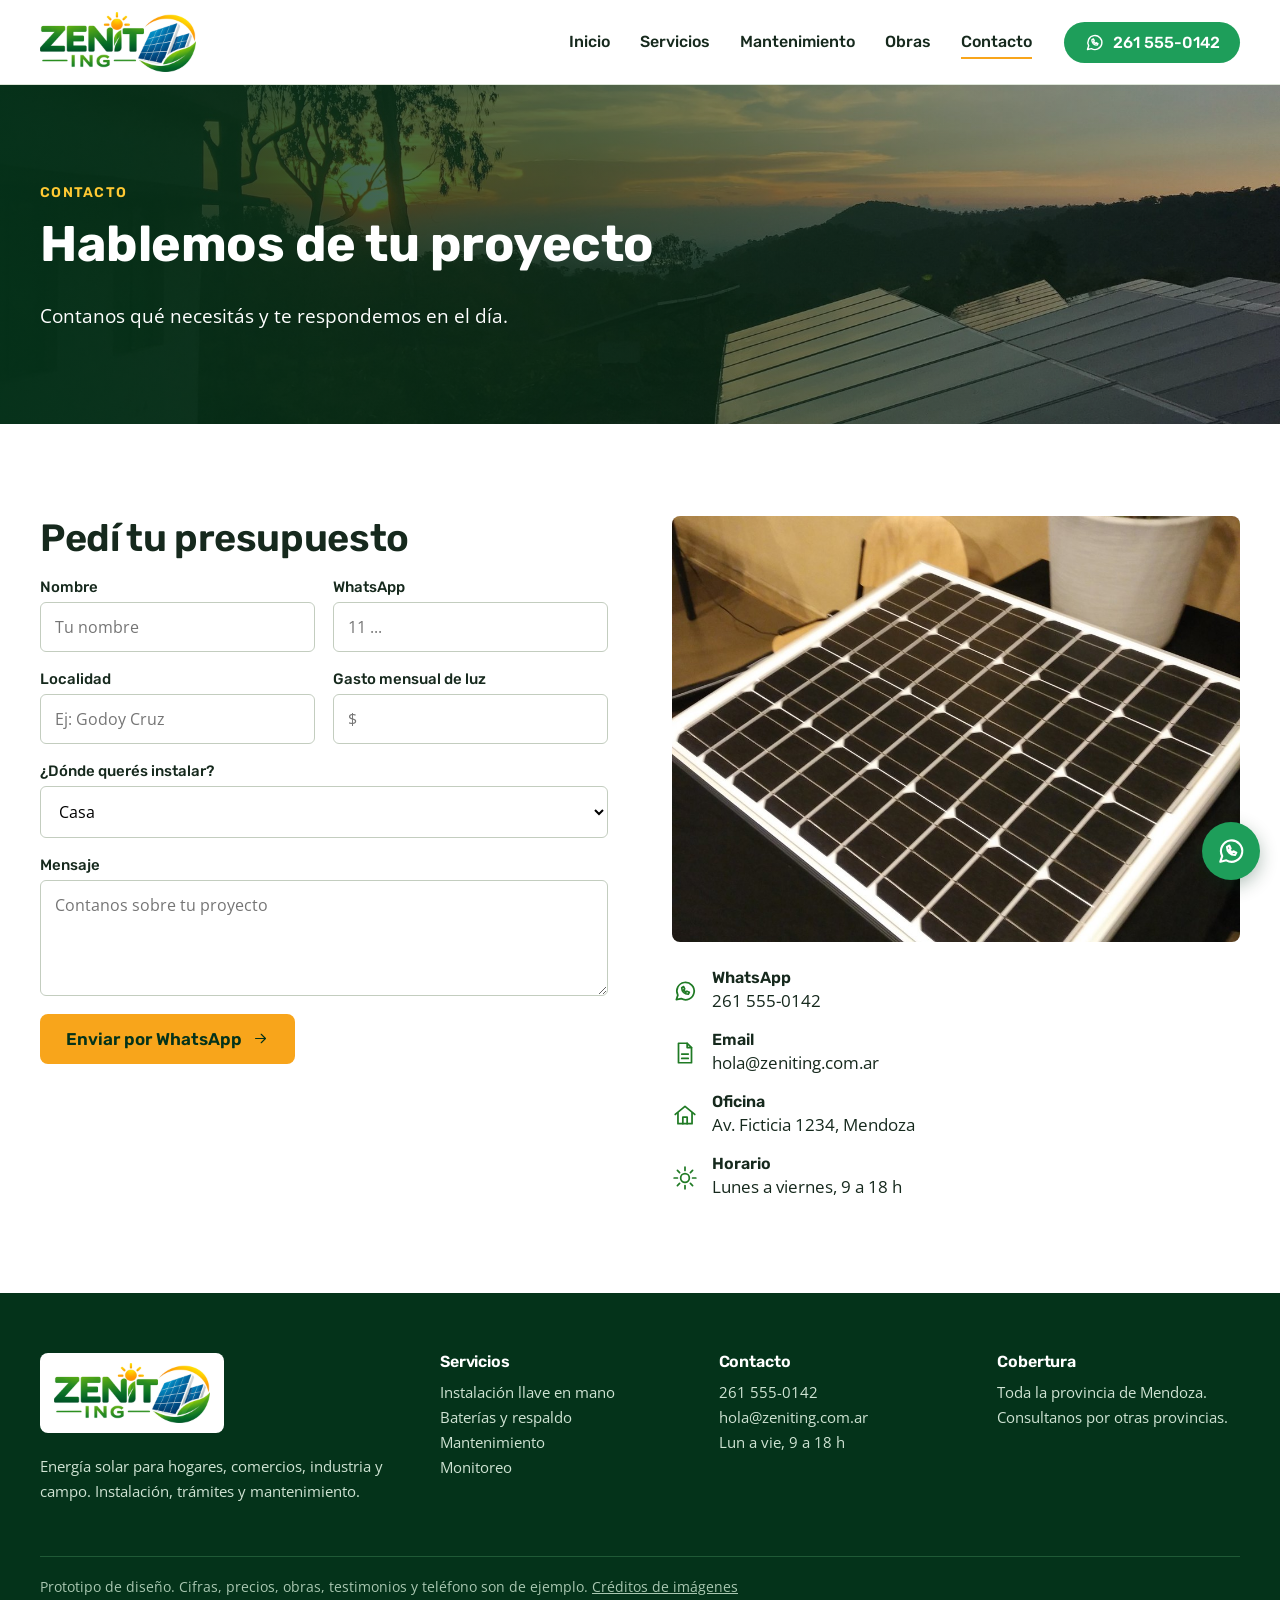
==== contacto.html @ 12fa01ae "Aplicar marca y colores de Zenit Ing Co-Authored-By: Claude Opus 5.5 <noreply@anthropic.com>" ====
<!doctype html>
<html lang="es-AR">
  <head>
    <meta charset="utf-8">
    <meta name="viewport" content="width=device-width, initial-scale=1">
    <title>Contacto · Zenit Ing</title>
    <meta name="description" content="Pedí tu presupuesto de energía solar.">
    <link rel="preconnect" href="https://fonts.googleapis.com">
    <link rel="stylesheet" href="https://fonts.googleapis.com/css2?family=Open+Sans:wght@400;600&family=Rubik:wght@500;600;700&display=swap">
    <link rel="icon" type="image/png" href="img/favicon.png">
    <link rel="stylesheet" href="css/styles.css">
    <script src="js/main.js" defer></script>
  </head>
  <body>
    <!-- Encabezado -->
    <header class="site-header">
      <div class="container header-bar">
        <a class="logo" href="index.html"><img src="img/logo-zenit-ing.png" alt="Zenit Ing" width="156" height="60"></a>
        <nav class="main-nav" id="main-nav" aria-label="Principal">
          <a href="index.html">Inicio</a>
          <a href="servicios.html">Servicios</a>
          <a href="mantenimiento.html">Mantenimiento</a>
          <a href="obras.html">Obras</a>
          <a href="contacto.html" aria-current="page">Contacto</a>
        </nav>
        <a class="btn-whatsapp" href="contacto.html" data-whatsapp aria-label="Escribinos por WhatsApp"><svg viewBox="0 0 24 24" fill="none" stroke="currentColor" stroke-width="1.6" stroke-linecap="round" stroke-linejoin="round" aria-hidden="true"><path d="M4 20l1.4-4.2A8 8 0 1 1 8.5 19z"/><path d="M9 9c0 3.5 2.5 6 6 6l1-1.8-2.2-1-.9.8c-1-.4-1.6-1-2-2l.8-.9-1-2.2z"/></svg>261 555-0142</a>
        <button class="nav-toggle" type="button" aria-label="Abrir menú" aria-expanded="false" aria-controls="main-nav"><svg viewBox="0 0 24 24" fill="none" stroke="currentColor" stroke-width="1.6" stroke-linecap="round" stroke-linejoin="round" aria-hidden="true"><path d="M4 7h16M4 12h16M4 17h16"/></svg></button>
      </div>
    </header>
    <main>
      <!-- Portada -->
      <section class="page-hero">
        <img class="cover-image" src="imagenes-free/39-atardecer-sierras-1920x1387.jpg" alt="">
        <div class="container">
          <span class="eyebrow">Contacto</span>
          <h1>Hablemos de tu proyecto</h1>
          <p>Contanos qué necesitás y te respondemos en el día.</p>
        </div>
      </section>
      <!-- Formulario y datos -->
      <section class="section">
        <div class="container split split--start">
          <form class="contact-form" novalidate>
            <h2>Pedí tu presupuesto</h2>
            <div class="form-grid">
              <label class="field">
                Nombre
                <input name="nombre" autocomplete="name" placeholder="Tu nombre" required>
                <span class="field-error" hidden></span>
              </label>
              <label class="field">
                WhatsApp
                <input name="whatsapp" type="tel" autocomplete="tel" placeholder="11 ..." required>
                <span class="field-error" hidden></span>
              </label>
              <label class="field">
                Localidad
                <input name="localidad" autocomplete="address-level2" placeholder="Ej: Godoy Cruz" required>
                <span class="field-error" hidden></span>
              </label>
              <label class="field">
                Gasto mensual de luz
                <input name="gasto" inputmode="numeric" placeholder="$">
                <span class="field-error" hidden></span>
              </label>
            </div>
            <label class="field">
              ¿Dónde querés instalar?
              <select name="tipo">
                <option>Casa</option>
                <option>Comercio</option>
                <option>Industria</option>
                <option>Campo</option>
                <option>Mantenimiento de un sistema existente</option>
              </select>
              <span class="field-error" hidden></span>
            </label>
            <label class="field">
              Mensaje
              <textarea name="mensaje" rows="4" placeholder="Contanos sobre tu proyecto"></textarea>
              <span class="field-error" hidden></span>
            </label>
            <button class="btn" type="submit">Enviar por WhatsApp <svg viewBox="0 0 24 24" fill="none" stroke="currentColor" stroke-width="1.6" stroke-linecap="round" stroke-linejoin="round" aria-hidden="true"><path d="M5 12h14"/><path d="m13 6 6 6-6 6"/></svg></button>
            <p class="form-status" role="status" hidden></p>
          </form>
          <aside class="contact-aside">
            <img class="photo" src="imagenes-free/36-modulo-estudio-1000x1000.jpg" alt="Módulo solar" loading="lazy">
            <ul class="contact-list">
              <li><svg viewBox="0 0 24 24" fill="none" stroke="currentColor" stroke-width="1.6" stroke-linecap="round" stroke-linejoin="round" aria-hidden="true"><path d="M4 20l1.4-4.2A8 8 0 1 1 8.5 19z"/><path d="M9 9c0 3.5 2.5 6 6 6l1-1.8-2.2-1-.9.8c-1-.4-1.6-1-2-2l.8-.9-1-2.2z"/></svg><span><b>WhatsApp</b>261 555-0142</span></li>
              <li><svg viewBox="0 0 24 24" fill="none" stroke="currentColor" stroke-width="1.6" stroke-linecap="round" stroke-linejoin="round" aria-hidden="true"><path d="M6 3h8l4 4v14H6z"/><path d="M14 3v4h4"/><path d="M9 13h6M9 17h6"/></svg><span><b>Email</b>hola@zeniting.com.ar</span></li>
              <li><svg viewBox="0 0 24 24" fill="none" stroke="currentColor" stroke-width="1.6" stroke-linecap="round" stroke-linejoin="round" aria-hidden="true"><path d="M3 11.5 12 4l9 7.5"/><path d="M5.5 10v10h13V10"/><path d="M10 20v-6h4v6"/></svg><span><b>Oficina</b>Av. Ficticia 1234, Mendoza</span></li>
              <li><svg viewBox="0 0 24 24" fill="none" stroke="currentColor" stroke-width="1.6" stroke-linecap="round" stroke-linejoin="round" aria-hidden="true"><circle cx="12" cy="12" r="4"/><path d="M12 2v3M12 19v3M2 12h3M19 12h3M5 5l2 2M17 17l2 2M5 19l2-2M17 7l2-2"/></svg><span><b>Horario</b>Lunes a viernes, 9 a 18 h</span></li>
            </ul>
          </aside>
        </div>
      </section>
    </main>
    <!-- Pie de página -->
    <footer class="site-footer">
      <div class="container footer-grid">
        <div>
          <a class="logo logo--light" href="index.html"><img src="img/logo-zenit-ing.png" alt="Zenit Ing" width="156" height="60"></a>
          <p>Energía solar para hogares, comercios, industria y campo. Instalación, trámites y mantenimiento.</p>
        </div>
        <div>
          <h4>Servicios</h4>
          <p>Instalación llave en mano<br>Baterías y respaldo<br>Mantenimiento<br>Monitoreo</p>
        </div>
        <div>
          <h4>Contacto</h4>
          <p>261 555-0142<br>hola@zeniting.com.ar<br>Lun a vie, 9 a 18 h</p>
        </div>
        <div>
          <h4>Cobertura</h4>
          <p>Toda la provincia de Mendoza.<br>Consultanos por otras provincias.</p>
        </div>
      </div>
      <div class="container footer-legal">
        Prototipo de diseño. Cifras, precios, obras, testimonios y teléfono son de ejemplo. <a href="creditos.html">Créditos de imágenes</a>
      </div>
    </footer>
    <a class="whatsapp-float" href="contacto.html" data-whatsapp aria-label="Escribinos por WhatsApp"><svg viewBox="0 0 24 24" fill="none" stroke="currentColor" stroke-width="1.6" stroke-linecap="round" stroke-linejoin="round" aria-hidden="true"><path d="M4 20l1.4-4.2A8 8 0 1 1 8.5 19z"/><path d="M9 9c0 3.5 2.5 6 6 6l1-1.8-2.2-1-.9.8c-1-.4-1.6-1-2-2l.8-.9-1-2.2z"/></svg></a>
  </body>
</html>
---- css/styles.css ----
/* ==========================================================================
   Zenit Ing - hoja de estilos

   1. Variables y base
   2. Componentes generales (botones, listas, títulos)
   3. Encabezado y navegación
   4. Portadas (inicio y páginas internas)
   5. Secciones del inicio
   6. Servicios
   7. Mantenimiento
   8. Obras
   9. Contacto
   10. Llamado a la acción y pie de página
   11. Responsive
   ========================================================================== */

/* 1. Variables y base
   ========================================================================== */

:root {
  --green-deep: #04331a;
  --green-dark: #0b5a2a;
  --sun: #f8a51b;
  --sun-light: #ffc933;
  --green: #1f7a24;
  --blue: #0a5a94;
  --ink: #16291d;
  --muted: #55665b;
  --sand: #f2f6ee;
  --line: #dde5d8;
  --white: #fff;
  --error: #b3261e;
  --whatsapp: #1e9e5a;

  --radius: 8px;
  --header-height: 84px;
  --font-title: Rubik, system-ui, sans-serif;
  --font-body: "Open Sans", system-ui, sans-serif;
}

* {
  box-sizing: border-box;
}

html {
  -webkit-text-size-adjust: 100%;
  scroll-behavior: smooth;
  scroll-padding-top: calc(var(--header-height) + 16px);
}

body {
  margin: 0;
  background: var(--white);
  color: var(--ink);
  font: 400 17px/1.65 var(--font-body);
}

h1,
h2,
h3,
h4 {
  margin: 0 0 0.55em;
  font-family: var(--font-title);
  font-weight: 600;
  line-height: 1.16;
  letter-spacing: -0.01em;
}

h1 { font-size: 60px; font-weight: 700; }
h2 { font-size: 38px; }
h3 { font-size: 21px; }

p {
  margin: 0 0 1em;
}

a {
  color: inherit;
  text-decoration: none;
}

img {
  display: block;
  width: 100%;
  height: 100%;
  object-fit: cover;
}

svg {
  flex: none;
  width: 1em;
  height: 1em;
}

:focus-visible {
  outline: 3px solid var(--sun);
  outline-offset: 2px;
}

.container {
  width: min(1200px, 100% - 48px);
  margin-inline: auto;
}

.container--narrow {
  max-width: 780px;
}

/* 2. Componentes generales
   ========================================================================== */

.section {
  padding: 92px 0;
}

.section--sand {
  background: var(--sand);
}

.section--dark {
  padding: 92px 0;
  background: var(--green-deep);
  color: var(--white);
}

.section--dark p {
  color: #dcebdf;
}

.section--center {
  text-align: center;
}

.section--center .container--narrow {
  margin-bottom: 46px;
}

.section-title {
  margin-bottom: 44px;
  text-align: center;
}

.section-head {
  display: flex;
  justify-content: space-between;
  align-items: baseline;
  gap: 20px;
  margin-bottom: 34px;
}

.section-head h2 {
  margin: 0;
}

.section-head a {
  display: inline-flex;
  align-items: center;
  gap: 8px;
  color: var(--blue);
  font: 500 17px var(--font-title);
}

.lead {
  color: var(--muted);
  font-size: 19px;
}

.eyebrow {
  display: inline-block;
  margin-bottom: 14px;
  color: var(--sun-light);
  font: 600 14px var(--font-title);
  letter-spacing: 0.09em;
  text-transform: uppercase;
}

.eyebrow--dark {
  color: var(--green);
}

.btn {
  display: inline-flex;
  align-items: center;
  gap: 10px;
  padding: 15px 26px;
  border: 0;
  border-radius: var(--radius);
  background: var(--sun);
  color: var(--green-deep);
  font: 600 17px var(--font-title);
  cursor: pointer;
  transition: background 0.15s;
}

.btn:hover {
  background: var(--sun-light);
}

.btn--ghost {
  background: transparent;
  box-shadow: inset 0 0 0 2px var(--white);
  color: var(--white);
}

.btn--ghost:hover {
  background: rgba(255, 255, 255, 0.14);
}

.btn--outline {
  background: transparent;
  box-shadow: inset 0 0 0 2px var(--green-deep);
}

.button-row {
  display: flex;
  flex-wrap: wrap;
  gap: 14px;
  margin-top: 30px;
}

.photo {
  height: auto;
  aspect-ratio: 4 / 3;
  border-radius: var(--radius);
}

.photo--tall {
  aspect-ratio: 4 / 5;
}

.split {
  display: grid;
  grid-template-columns: 1fr 1fr;
  gap: 64px;
  align-items: center;
}

.split--start {
  align-items: start;
}

.checklist {
  margin: 0 0 26px;
  padding: 0;
  list-style: none;
}

.checklist li {
  display: flex;
  align-items: flex-start;
  gap: 11px;
  margin-bottom: 9px;
}

.checklist svg {
  margin-top: 3px;
  color: #e8920c;
  font-size: 22px;
  stroke-width: 2.4;
}

.section--dark .checklist svg {
  color: var(--sun-light);
}

.cards {
  display: grid;
  grid-template-columns: repeat(4, 1fr);
  gap: 24px;
}

.card {
  overflow: hidden;
  border-radius: var(--radius);
  background: var(--white);
  box-shadow: 0 0 0 1px var(--line);
}

.card img {
  height: 200px;
}

.card-body {
  padding: 20px 22px 8px;
}

.card p {
  color: var(--muted);
  font-size: 16px;
}

/* Foto con pie superpuesto: se usa en Obras recientes y en la grilla de Obras */
.project {
  position: relative;
  margin: 0;
  overflow: hidden;
  border-radius: var(--radius);
}

.project figcaption {
  position: absolute;
  inset: auto 0 0;
  display: flex;
  justify-content: space-between;
  gap: 12px;
  padding: 44px 18px 15px;
  background: linear-gradient(transparent, rgba(4, 51, 26, 0.86));
  color: var(--white);
  font-size: 15px;
}

.project figcaption b {
  font: 500 17px var(--font-title);
}

.project figcaption span {
  color: var(--sun-light);
  white-space: nowrap;
}

/* 3. Encabezado y navegación
   ========================================================================== */

.site-header {
  position: sticky;
  top: 0;
  z-index: 50;
  background: var(--white);
  border-bottom: 1px solid var(--line);
}

.header-bar {
  display: flex;
  align-items: center;
  gap: 32px;
  height: var(--header-height);
}

.logo {
  flex: none;
}

.logo img {
  width: auto;
  height: 60px;
}

/* El logo tiene letras oscuras: sobre fondo oscuro va en una placa blanca */
.logo--light {
  display: inline-block;
  padding: 10px 14px;
  border-radius: var(--radius);
  background: var(--white);
}

.main-nav {
  display: flex;
  gap: 30px;
  margin-left: auto;
  font: 500 16px var(--font-title);
}

.main-nav a {
  padding: 6px 0;
  border-bottom: 2px solid transparent;
}

.main-nav a:hover,
.main-nav a[aria-current="page"] {
  border-color: var(--sun);
}

.btn-whatsapp {
  display: inline-flex;
  align-items: center;
  gap: 8px;
  padding: 10px 20px;
  border-radius: 99px;
  background: var(--whatsapp);
  color: var(--white);
  font: 500 16px var(--font-title);
  white-space: nowrap;
}

.btn-whatsapp svg {
  font-size: 21px;
}

/* El botón del menú solo se muestra en pantallas chicas (ver Responsive) */
.nav-toggle {
  display: none;
  place-items: center;
  width: 44px;
  height: 44px;
  padding: 0;
  border: 0;
  border-radius: var(--radius);
  background: transparent;
  color: var(--green-deep);
  font-size: 30px;
  cursor: pointer;
}

.whatsapp-float {
  position: fixed;
  right: 20px;
  bottom: 20px;
  z-index: 40;
  display: grid;
  place-items: center;
  width: 58px;
  height: 58px;
  border-radius: 50%;
  background: var(--whatsapp);
  box-shadow: 0 6px 18px rgba(4, 51, 26, 0.3);
  color: var(--white);
  font-size: 32px;
}

/* 4. Portadas
   La imagen de fondo es un <img class="cover-image"> y el degradado va en
   ::before, así cada portada solo cambia la foto en el HTML.
   ========================================================================== */

.hero,
.page-hero,
.cta {
  position: relative;
  overflow: hidden;
  color: var(--white);
}

.hero::before,
.page-hero::before,
.cta::before {
  content: "";
  position: absolute;
  inset: 0;
  z-index: 1;
  background: linear-gradient(90deg, rgba(4, 51, 26, 0.92) 0%, rgba(4, 51, 26, 0.64) 45%, rgba(4, 51, 26, 0.1) 100%);
}

.cover-image {
  position: absolute;
  inset: 0;
}

.hero .container,
.page-hero .container,
.cta .container {
  position: relative;
  z-index: 2;
}

.hero {
  padding: 130px 0 140px;
}

.hero h1 {
  max-width: 680px;
}

.hero p {
  max-width: 540px;
  font-size: 20px;
}

.page-hero {
  padding: 92px 0;
}

.page-hero h1 {
  max-width: 700px;
  font-size: 50px;
}

.page-hero p {
  max-width: 520px;
  margin: 0;
  font-size: 19px;
}

/* 5. Secciones del inicio
   ========================================================================== */

.stats {
  padding: 36px 0;
  background: var(--green-deep);
  color: var(--white);
}

.stats-grid {
  display: grid;
  grid-template-columns: repeat(4, 1fr);
  gap: 24px;
}

.stats-grid b {
  display: block;
  color: var(--sun-light);
  font: 600 36px var(--font-title);
}

.stats-grid span {
  color: #cfe3d3;
  font-size: 16px;
}

.tiles {
  display: grid;
  grid-template-columns: repeat(8, minmax(0, 1fr));
  gap: 16px;
}

.tile {
  display: flex;
  flex-direction: column;
  align-items: center;
  gap: 12px;
  color: var(--green-dark);
  font: 500 16px var(--font-title);
}

.tile span {
  display: grid;
  place-items: center;
  width: 100%;
  aspect-ratio: 1;
  border-radius: 6px;
  background: var(--green-deep);
  color: var(--sun-light);
  font-size: 52px;
  transition: background 0.15s;
}

.tile:hover span {
  background: var(--green-dark);
}

.steps {
  margin: 22px 0 0;
  padding: 0;
  list-style: none;
  counter-reset: step;
}

.steps li {
  position: relative;
  padding: 0 0 22px 62px;
  counter-increment: step;
}

.steps li::before {
  content: counter(step);
  position: absolute;
  top: 0;
  left: 0;
  display: grid;
  place-items: center;
  width: 42px;
  height: 42px;
  border-radius: 50%;
  background: var(--sun);
  color: var(--green-deep);
  font: 600 19px var(--font-title);
}

.steps b {
  display: block;
  font: 600 19px var(--font-title);
}

.steps span {
  color: var(--muted);
}

.gallery {
  display: grid;
  grid-template-columns: repeat(3, 1fr);
  gap: 20px;
}

.gallery .project {
  height: 280px;
}

.testimonials {
  display: grid;
  grid-template-columns: repeat(3, 1fr);
  gap: 24px;
}

.testimonial {
  margin: 0;
  padding: 28px;
  border-top: 4px solid var(--sun);
  border-radius: var(--radius);
  background: var(--white);
}

.testimonial footer b {
  display: block;
  font: 600 17px var(--font-title);
}

.testimonial footer span {
  color: var(--muted);
  font-size: 15px;
}

/* 6. Servicios
   ========================================================================== */

.service-list {
  display: grid;
  gap: 80px;
}

.service {
  display: grid;
  grid-template-columns: 1fr 1fr;
  gap: 64px;
  align-items: center;
}

.service--reverse img {
  order: 2;
}

.service p {
  color: var(--muted);
}

.service-icon {
  display: grid;
  place-items: center;
  width: 58px;
  height: 58px;
  margin-bottom: 18px;
  border-radius: 6px;
  background: var(--green-deep);
  color: var(--sun-light);
  font-size: 33px;
}

/* 7. Mantenimiento
   ========================================================================== */

.plans {
  display: grid;
  grid-template-columns: repeat(3, 1fr);
  gap: 24px;
  align-items: stretch;
}

.plan {
  position: relative;
  display: flex;
  flex-direction: column;
  padding: 34px 30px;
  border-radius: var(--radius);
  background: var(--white);
  box-shadow: 0 0 0 1px var(--line);
}

.plan--featured {
  box-shadow: 0 0 0 3px var(--sun);
}

.plan h3 {
  margin: 0;
  font-size: 26px;
}

.plan small {
  color: var(--muted);
  font-size: 15px;
}

.plan .checklist {
  flex: 1;
}

.plan .btn {
  justify-content: center;
}

.plan-price {
  margin: 18px 0 20px;
  font: 600 36px var(--font-title);
}

.plan-price span {
  display: block;
  color: var(--muted);
  font: 400 15px var(--font-body);
}

.faq details {
  padding: 16px 0;
  border-bottom: 1px solid var(--line);
}

.faq summary {
  font: 500 18px var(--font-title);
  cursor: pointer;
}

.faq details p {
  margin: 8px 0 0;
  color: var(--muted);
}

/* 8. Obras
   ========================================================================== */

.filters {
  display: flex;
  flex-wrap: wrap;
  gap: 10px;
  margin-bottom: 30px;
}

.filter {
  padding: 8px 18px;
  border: 0;
  border-radius: 99px;
  background: transparent;
  box-shadow: inset 0 0 0 1px var(--line);
  color: var(--ink);
  font: 500 15px var(--font-title);
  cursor: pointer;
}

.filter[aria-pressed="true"] {
  background: var(--green-deep);
  color: var(--white);
}

/* dense rellena los huecos que dejan las fotos grandes al filtrar */
.projects {
  display: grid;
  grid-template-columns: repeat(3, 1fr);
  grid-auto-rows: 270px;
  grid-auto-flow: dense;
  gap: 20px;
}

.project--wide {
  grid-column: span 2;
}

.project--tall {
  grid-row: span 2;
}

.values {
  display: grid;
  grid-template-columns: repeat(3, 1fr);
  gap: 18px;
  margin-top: 26px;
}

.values b {
  display: block;
  color: var(--sun-light);
  font: 600 24px var(--font-title);
}

.values span {
  display: block;
  color: #cfe3d3;
  font-size: 15px;
  line-height: 1.4;
}

/* 9. Contacto
   ========================================================================== */

.contact-form {
  display: grid;
  gap: 18px;
}

.contact-form h2 {
  margin: 0;
}

.contact-form .btn {
  justify-self: start;
}

.form-grid {
  display: grid;
  grid-template-columns: 1fr 1fr;
  gap: 18px;
}

.field {
  display: grid;
  gap: 6px;
  font: 500 15px var(--font-title);
}

.field input,
.field select,
.field textarea {
  width: 100%;
  padding: 13px 14px;
  border: 1px solid #c3cdbf;
  border-radius: 6px;
  background: var(--white);
  font: 400 16px var(--font-body);
}

.field [aria-invalid="true"] {
  border-color: var(--error);
}

.field-error {
  color: var(--error);
  font: 400 14px var(--font-body);
}

.form-status {
  margin: 0;
  color: var(--green);
  font-weight: 600;
}

.contact-aside {
  display: grid;
  gap: 26px;
}

.contact-list {
  display: grid;
  gap: 15px;
  margin: 0;
  padding: 0;
  list-style: none;
}

.contact-list li {
  display: flex;
  align-items: center;
  gap: 14px;
}

.contact-list svg {
  color: var(--green);
  font-size: 26px;
}

.contact-list b {
  display: block;
  font: 600 16px var(--font-title);
}

/* 10. Llamado a la acción y pie de página
   ========================================================================== */

.cta {
  padding: 74px 0;
}

.cta .container {
  display: flex;
  justify-content: space-between;
  align-items: center;
  gap: 36px;
}

.cta h2 {
  margin-bottom: 0.3em;
}

.cta p {
  max-width: 600px;
  margin: 0;
}

.site-footer {
  padding: 60px 0 26px;
  background: var(--green-deep);
  color: #cfe3d3;
  font-size: 15px;
}

.site-footer h4 {
  color: var(--white);
  font-size: 16px;
}

.site-footer .logo {
  margin-bottom: 14px;
}

.footer-grid {
  display: grid;
  grid-template-columns: 1.5fr 1fr 1fr 1fr;
  gap: 36px;
}

.footer-legal {
  margin-top: 38px;
  padding-top: 18px;
  border-top: 1px solid #1f5a36;
  color: #a9c7b1;
  font-size: 14px;
}

.footer-legal a {
  color: inherit;
  text-decoration: underline;
}

.credits-note {
  max-width: 760px;
  margin: 0 auto 32px;
  color: var(--muted);
  text-align: center;
}

.credits-scroll {
  overflow-x: auto;
}

.credits-table {
  width: 100%;
  min-width: 640px;
  border-collapse: collapse;
  font-size: 15px;
}

.credits-table th,
.credits-table td {
  padding: 10px 12px;
  border-bottom: 1px solid rgba(0, 0, 0, .1);
  text-align: left;
  vertical-align: top;
  overflow-wrap: anywhere;
}

.credits-table a {
  text-decoration: underline;
}

/* 11. Responsive
   ========================================================================== */

/* Tablet: el menú pasa a desplegable */
@media (max-width: 1000px) {
  .nav-toggle {
    display: grid;
  }

  .btn-whatsapp {
    margin-left: auto;
  }

  .main-nav {
    position: absolute;
    top: 100%;
    left: 0;
    right: 0;
    display: none;
    flex-direction: column;
    gap: 0;
    margin: 0;
    padding: 8px 24px 16px;
    background: var(--white);
    border-bottom: 1px solid var(--line);
    box-shadow: 0 10px 20px rgba(4, 51, 26, 0.12);
  }

  .main-nav.is-open {
    display: flex;
  }

  .main-nav a {
    padding: 12px 0;
    border-bottom: 1px solid var(--line);
  }

  .main-nav a[aria-current="page"] {
    border-color: var(--line);
    color: var(--green);
  }

  .tiles {
    grid-template-columns: repeat(4, minmax(0, 1fr));
  }

  .cards,
  .gallery,
  .projects,
  .testimonials,
  .plans,
  .footer-grid {
    grid-template-columns: repeat(2, 1fr);
  }

  .split,
  .service {
    grid-template-columns: 1fr;
    gap: 34px;
  }

  .service--reverse img {
    order: 0;
  }
}

/* Celular */
@media (max-width: 640px) {
  :root {
    --header-height: 68px;
  }

  body {
    font-size: 16px;
  }

  .container {
    width: calc(100% - 32px);
  }

  h1,
  .page-hero h1 {
    font-size: 36px;
  }

  h2 {
    font-size: 29px;
  }

  .header-bar {
    gap: 8px;
  }

  .logo img {
    height: 46px;
  }

  /* En celular el número no entra: queda solo el ícono */
  .btn-whatsapp {
    padding: 9px;
    font-size: 0;
  }

  /* El texto ocupa todo el ancho, así que el fondo se oscurece parejo */
  .hero::before,
  .page-hero::before,
  .cta::before {
    background: rgba(4, 51, 26, 0.68);
  }

  .hero {
    padding: 70px 0 76px;
  }

  .hero p,
  .page-hero p {
    font-size: 17px;
  }

  .page-hero {
    padding: 60px 0;
  }

  .section,
  .section--dark {
    padding: 60px 0;
  }

  .btn {
    padding: 14px 20px;
    font-size: 16px;
  }

  .stats-grid {
    grid-template-columns: 1fr 1fr;
  }

  .stats-grid b {
    font-size: 27px;
  }

  .tiles {
    gap: 8px;
  }

  .tile {
    font-size: 11.5px;
  }

  .tile span {
    font-size: 34px;
  }

  .cards,
  .gallery,
  .projects,
  .testimonials,
  .plans,
  .form-grid,
  .values,
  .footer-grid {
    grid-template-columns: 1fr;
  }

  .projects {
    grid-auto-rows: 230px;
  }

  .project--wide {
    grid-column: auto;
  }

  .project--tall {
    grid-row: auto;
  }

  .section-head {
    flex-direction: column;
    gap: 8px;
  }

  .cta .container {
    flex-direction: column;
    align-items: flex-start;
  }

  .service-list {
    gap: 54px;
  }
}

@media (prefers-reduced-motion: reduce) {
  html {
    scroll-behavior: auto;
  }

  .btn,
  .tile span {
    transition: none;
  }
}
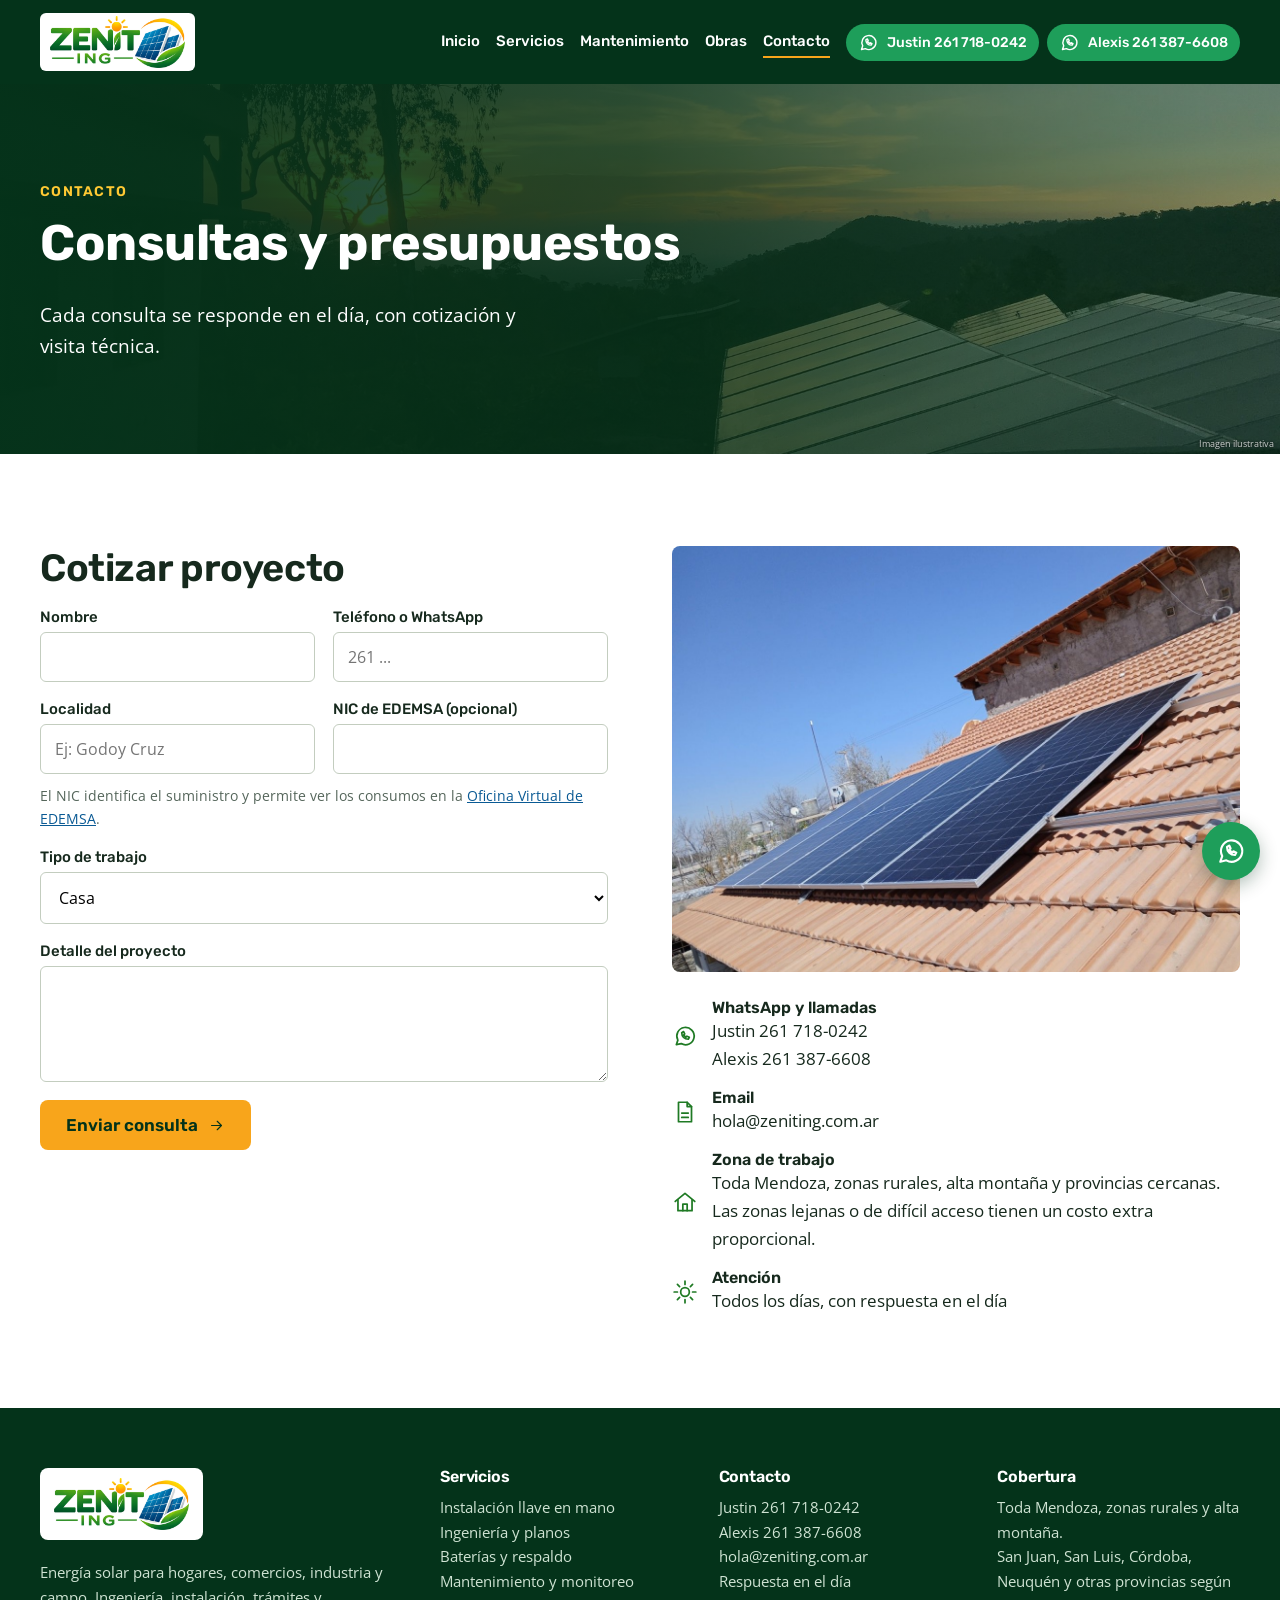
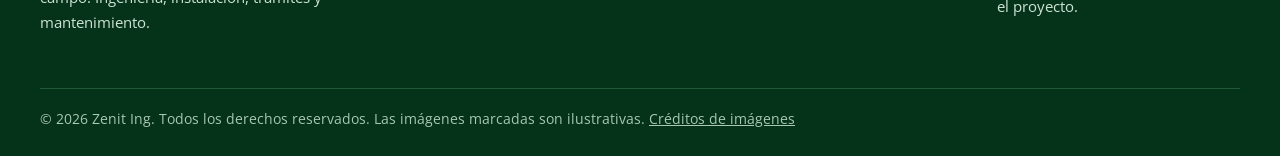
==== commit 591821a7: "Publicar versión final del sitio de Zenit Ing Reemplaza los datos de ejemplo por la información real" ====
--- a/contacto.html
+++ b/contacto.html
@@ -4,7 +4,7 @@
     <meta charset="utf-8">
     <meta name="viewport" content="width=device-width, initial-scale=1">
     <title>Contacto · Zenit Ing</title>
-    <meta name="description" content="Pedí tu presupuesto de energía solar.">
+    <meta name="description" content="Consultas y cotización de proyectos de energía solar.">
     <link rel="preconnect" href="https://fonts.googleapis.com">
     <link rel="stylesheet" href="https://fonts.googleapis.com/css2?family=Open+Sans:wght@400;600&family=Rubik:wght@500;600;700&display=swap">
     <link rel="icon" type="image/png" href="img/favicon.png">
@@ -12,7 +12,6 @@
     <script src="js/main.js" defer></script>
   </head>
   <body>
-    <!-- Encabezado -->
     <header class="site-header">
       <div class="container header-bar">
         <a class="logo" href="index.html"><img src="img/logo-zenit-ing.png" alt="Zenit Ing" width="156" height="60"></a>
@@ -23,34 +22,35 @@
           <a href="obras.html">Obras</a>
           <a href="contacto.html" aria-current="page">Contacto</a>
         </nav>
-        <a class="btn-whatsapp" href="contacto.html" data-whatsapp aria-label="Escribinos por WhatsApp"><svg viewBox="0 0 24 24" fill="none" stroke="currentColor" stroke-width="1.6" stroke-linecap="round" stroke-linejoin="round" aria-hidden="true"><path d="M4 20l1.4-4.2A8 8 0 1 1 8.5 19z"/><path d="M9 9c0 3.5 2.5 6 6 6l1-1.8-2.2-1-.9.8c-1-.4-1.6-1-2-2l.8-.9-1-2.2z"/></svg>261 555-0142</a>
+        <div class="header-contacts">
+          <a class="btn-whatsapp" href="contacto.html" data-whatsapp aria-label="WhatsApp de Justin"><svg viewBox="0 0 24 24" fill="none" stroke="currentColor" stroke-width="1.6" stroke-linecap="round" stroke-linejoin="round" aria-hidden="true"><path d="M4 20l1.4-4.2A8 8 0 1 1 8.5 19z"/><path d="M9 9c0 3.5 2.5 6 6 6l1-1.8-2.2-1-.9.8c-1-.4-1.6-1-2-2l.8-.9-1-2.2z"/></svg>Justin 261 718-0242</a>
+          <a class="btn-whatsapp" href="contacto.html" data-whatsapp="5492613876608" aria-label="WhatsApp de Alexis"><svg viewBox="0 0 24 24" fill="none" stroke="currentColor" stroke-width="1.6" stroke-linecap="round" stroke-linejoin="round" aria-hidden="true"><path d="M4 20l1.4-4.2A8 8 0 1 1 8.5 19z"/><path d="M9 9c0 3.5 2.5 6 6 6l1-1.8-2.2-1-.9.8c-1-.4-1.6-1-2-2l.8-.9-1-2.2z"/></svg>Alexis 261 387-6608</a>
+        </div>
         <button class="nav-toggle" type="button" aria-label="Abrir menú" aria-expanded="false" aria-controls="main-nav"><svg viewBox="0 0 24 24" fill="none" stroke="currentColor" stroke-width="1.6" stroke-linecap="round" stroke-linejoin="round" aria-hidden="true"><path d="M4 7h16M4 12h16M4 17h16"/></svg></button>
       </div>
     </header>
     <main>
-      <!-- Portada -->
       <section class="page-hero">
-        <img class="cover-image" src="imagenes-free/39-atardecer-sierras-1920x1387.jpg" alt="">
+        <img class="cover-image" src="img/ilustrativas/02-atardecer-sierras.jpg" alt=""><small class="img-note">Imagen ilustrativa</small>
         <div class="container">
           <span class="eyebrow">Contacto</span>
-          <h1>Hablemos de tu proyecto</h1>
-          <p>Contanos qué necesitás y te respondemos en el día.</p>
+          <h1>Consultas y presupuestos</h1>
+          <p>Cada consulta se responde en el día, con cotización y visita técnica.</p>
         </div>
       </section>
-      <!-- Formulario y datos -->
       <section class="section">
         <div class="container split split--start">
           <form class="contact-form" novalidate>
-            <h2>Pedí tu presupuesto</h2>
+            <h2>Cotizar proyecto</h2>
             <div class="form-grid">
               <label class="field">
                 Nombre
-                <input name="nombre" autocomplete="name" placeholder="Tu nombre" required>
+                <input name="nombre" autocomplete="name" required>
                 <span class="field-error" hidden></span>
               </label>
               <label class="field">
-                WhatsApp
-                <input name="whatsapp" type="tel" autocomplete="tel" placeholder="11 ..." required>
+                Teléfono o WhatsApp
+                <input name="telefono" type="tel" autocomplete="tel" placeholder="261 ..." required>
                 <span class="field-error" hidden></span>
               </label>
               <label class="field">
@@ -59,66 +59,68 @@
                 <span class="field-error" hidden></span>
               </label>
               <label class="field">
-                Gasto mensual de luz
-                <input name="gasto" inputmode="numeric" placeholder="$">
+                NIC de EDEMSA (opcional)
+                <input name="nic" inputmode="numeric" aria-describedby="nic-ayuda">
                 <span class="field-error" hidden></span>
               </label>
             </div>
+            <p class="field-help" id="nic-ayuda">El NIC identifica el suministro y permite ver los consumos en la <a href="https://oficinavirtual.edemsa.com/iniciar-sesion/nic" target="_blank" rel="noopener">Oficina Virtual de EDEMSA</a>.</p>
             <label class="field">
-              ¿Dónde querés instalar?
-              <select name="tipo">
-                <option>Casa</option>
-                <option>Comercio</option>
-                <option>Industria</option>
-                <option>Campo</option>
-                <option>Mantenimiento de un sistema existente</option>
-              </select>
-              <span class="field-error" hidden></span>
-            </label>
+                Tipo de trabajo
+                <select name="tipo">
+                  <option>Casa</option>
+                  <option>Comercio</option>
+                  <option>Industria</option>
+                  <option>Campo</option>
+                  <option>Mantenimiento de un sistema existente</option>
+                  <option>Relevamiento técnico</option>
+                  <option>Ingeniería o planos</option>
+                </select>
+                <span class="field-error" hidden></span>
+              </label>
             <label class="field">
-              Mensaje
-              <textarea name="mensaje" rows="4" placeholder="Contanos sobre tu proyecto"></textarea>
-              <span class="field-error" hidden></span>
-            </label>
-            <button class="btn" type="submit">Enviar por WhatsApp <svg viewBox="0 0 24 24" fill="none" stroke="currentColor" stroke-width="1.6" stroke-linecap="round" stroke-linejoin="round" aria-hidden="true"><path d="M5 12h14"/><path d="m13 6 6 6-6 6"/></svg></button>
+                Detalle del proyecto
+                <textarea name="mensaje" rows="4"></textarea>
+                <span class="field-error" hidden></span>
+              </label>
+            <button class="btn" type="submit">Enviar consulta <svg viewBox="0 0 24 24" fill="none" stroke="currentColor" stroke-width="1.6" stroke-linecap="round" stroke-linejoin="round" aria-hidden="true"><path d="M5 12h14"/><path d="m13 6 6 6-6 6"/></svg></button>
             <p class="form-status" role="status" hidden></p>
           </form>
           <aside class="contact-aside">
-            <img class="photo" src="imagenes-free/36-modulo-estudio-1000x1000.jpg" alt="Módulo solar" loading="lazy">
+            <span class="media photo"><img src="img/obras/03-techo-tejas.jpg" alt="Paneles solares sobre un techo de tejas" loading="lazy"></span>
             <ul class="contact-list">
-              <li><svg viewBox="0 0 24 24" fill="none" stroke="currentColor" stroke-width="1.6" stroke-linecap="round" stroke-linejoin="round" aria-hidden="true"><path d="M4 20l1.4-4.2A8 8 0 1 1 8.5 19z"/><path d="M9 9c0 3.5 2.5 6 6 6l1-1.8-2.2-1-.9.8c-1-.4-1.6-1-2-2l.8-.9-1-2.2z"/></svg><span><b>WhatsApp</b>261 555-0142</span></li>
+              <li><svg viewBox="0 0 24 24" fill="none" stroke="currentColor" stroke-width="1.6" stroke-linecap="round" stroke-linejoin="round" aria-hidden="true"><path d="M4 20l1.4-4.2A8 8 0 1 1 8.5 19z"/><path d="M9 9c0 3.5 2.5 6 6 6l1-1.8-2.2-1-.9.8c-1-.4-1.6-1-2-2l.8-.9-1-2.2z"/></svg><span><b>WhatsApp y llamadas</b><a href="contacto.html" data-whatsapp>Justin 261 718-0242</a><br><a href="contacto.html" data-whatsapp="5492613876608">Alexis 261 387-6608</a></span></li>
               <li><svg viewBox="0 0 24 24" fill="none" stroke="currentColor" stroke-width="1.6" stroke-linecap="round" stroke-linejoin="round" aria-hidden="true"><path d="M6 3h8l4 4v14H6z"/><path d="M14 3v4h4"/><path d="M9 13h6M9 17h6"/></svg><span><b>Email</b>hola@zeniting.com.ar</span></li>
-              <li><svg viewBox="0 0 24 24" fill="none" stroke="currentColor" stroke-width="1.6" stroke-linecap="round" stroke-linejoin="round" aria-hidden="true"><path d="M3 11.5 12 4l9 7.5"/><path d="M5.5 10v10h13V10"/><path d="M10 20v-6h4v6"/></svg><span><b>Oficina</b>Av. Ficticia 1234, Mendoza</span></li>
-              <li><svg viewBox="0 0 24 24" fill="none" stroke="currentColor" stroke-width="1.6" stroke-linecap="round" stroke-linejoin="round" aria-hidden="true"><circle cx="12" cy="12" r="4"/><path d="M12 2v3M12 19v3M2 12h3M19 12h3M5 5l2 2M17 17l2 2M5 19l2-2M17 7l2-2"/></svg><span><b>Horario</b>Lunes a viernes, 9 a 18 h</span></li>
+              <li><svg viewBox="0 0 24 24" fill="none" stroke="currentColor" stroke-width="1.6" stroke-linecap="round" stroke-linejoin="round" aria-hidden="true"><path d="M3 11.5 12 4l9 7.5"/><path d="M5.5 10v10h13V10"/><path d="M10 20v-6h4v6"/></svg><span><b>Zona de trabajo</b>Toda Mendoza, zonas rurales, alta montaña y provincias cercanas. Las zonas lejanas o de difícil acceso tienen un costo extra proporcional.</span></li>
+              <li><svg viewBox="0 0 24 24" fill="none" stroke="currentColor" stroke-width="1.6" stroke-linecap="round" stroke-linejoin="round" aria-hidden="true"><circle cx="12" cy="12" r="4"/><path d="M12 2v3M12 19v3M2 12h3M19 12h3M5 5l2 2M17 17l2 2M5 19l2-2M17 7l2-2"/></svg><span><b>Atención</b>Todos los días, con respuesta en el día</span></li>
             </ul>
           </aside>
         </div>
       </section>
     </main>
-    <!-- Pie de página -->
     <footer class="site-footer">
       <div class="container footer-grid">
         <div>
           <a class="logo logo--light" href="index.html"><img src="img/logo-zenit-ing.png" alt="Zenit Ing" width="156" height="60"></a>
-          <p>Energía solar para hogares, comercios, industria y campo. Instalación, trámites y mantenimiento.</p>
+          <p>Energía solar para hogares, comercios, industria y campo. Ingeniería, instalación, trámites y mantenimiento.</p>
         </div>
         <div>
           <h4>Servicios</h4>
-          <p>Instalación llave en mano<br>Baterías y respaldo<br>Mantenimiento<br>Monitoreo</p>
+          <p>Instalación llave en mano<br>Ingeniería y planos<br>Baterías y respaldo<br>Mantenimiento y monitoreo</p>
         </div>
         <div>
           <h4>Contacto</h4>
-          <p>261 555-0142<br>hola@zeniting.com.ar<br>Lun a vie, 9 a 18 h</p>
+          <p>Justin 261 718-0242<br>Alexis 261 387-6608<br>hola@zeniting.com.ar<br>Respuesta en el día</p>
         </div>
         <div>
           <h4>Cobertura</h4>
-          <p>Toda la provincia de Mendoza.<br>Consultanos por otras provincias.</p>
+          <p>Toda Mendoza, zonas rurales y alta montaña.<br>San Juan, San Luis, Córdoba, Neuquén y otras provincias según el proyecto.</p>
         </div>
       </div>
       <div class="container footer-legal">
-        Prototipo de diseño. Cifras, precios, obras, testimonios y teléfono son de ejemplo. <a href="creditos.html">Créditos de imágenes</a>
+        © 2026 Zenit Ing. Todos los derechos reservados. Las imágenes marcadas son ilustrativas. <a href="creditos.html">Créditos de imágenes</a>
       </div>
     </footer>
-    <a class="whatsapp-float" href="contacto.html" data-whatsapp aria-label="Escribinos por WhatsApp"><svg viewBox="0 0 24 24" fill="none" stroke="currentColor" stroke-width="1.6" stroke-linecap="round" stroke-linejoin="round" aria-hidden="true"><path d="M4 20l1.4-4.2A8 8 0 1 1 8.5 19z"/><path d="M9 9c0 3.5 2.5 6 6 6l1-1.8-2.2-1-.9.8c-1-.4-1.6-1-2-2l.8-.9-1-2.2z"/></svg></a>
+    <a class="whatsapp-float" href="contacto.html" data-whatsapp aria-label="Consultar por WhatsApp"><svg viewBox="0 0 24 24" fill="none" stroke="currentColor" stroke-width="1.6" stroke-linecap="round" stroke-linejoin="round" aria-hidden="true"><path d="M4 20l1.4-4.2A8 8 0 1 1 8.5 19z"/><path d="M9 9c0 3.5 2.5 6 6 6l1-1.8-2.2-1-.9.8c-1-.4-1.6-1-2-2l.8-.9-1-2.2z"/></svg></a>
   </body>
 </html>
--- a/css/styles.css
+++ b/css/styles.css
@@ -318,6 +318,38 @@
   white-space: nowrap;
 }
 
+/* Foto con aviso: .media envuelve la imagen para poder apoyar las notas encima */
+.media {
+  position: relative;
+  display: block;
+  overflow: hidden;
+}
+
+.media.photo {
+  border-radius: var(--radius);
+}
+
+.card .media {
+  height: 200px;
+}
+
+/* Aviso "Imagen ilustrativa": chico y discreto a propósito */
+.img-note {
+  position: absolute;
+  right: 6px;
+  bottom: 4px;
+  z-index: 2;
+  color: rgba(255, 255, 255, 0.78);
+  font: 400 9px/1.2 var(--font-body);
+  text-shadow: 0 0 3px rgba(0, 0, 0, 0.9);
+  pointer-events: none;
+}
+
+.project .img-note {
+  top: 5px;
+  bottom: auto;
+}
+
 /* 3. Encabezado y navegación
    ========================================================================== */
 
@@ -325,8 +357,7 @@
   position: sticky;
   top: 0;
   z-index: 50;
-  background: var(--white);
-  border-bottom: 1px solid var(--line);
+  background: var(--green-deep);
 }
 
 .header-bar {
@@ -342,7 +373,14 @@
 
 .logo img {
   width: auto;
-  height: 60px;
+  height: 52px;
+}
+
+/* El encabezado es verde y el logo tiene fondo blanco: va sobre una placa */
+.site-header .logo {
+  padding: 3px 10px;
+  border-radius: 6px;
+  background: var(--white);
 }
 
 /* El logo tiene letras oscuras: sobre fondo oscuro va en una placa blanca */
@@ -357,6 +395,7 @@
   display: flex;
   gap: 30px;
   margin-left: auto;
+  color: var(--white);
   font: 500 16px var(--font-title);
 }
 
@@ -382,6 +421,11 @@
   white-space: nowrap;
 }
 
+.header-contacts {
+  display: flex;
+  gap: 8px;
+}
+
 .btn-whatsapp svg {
   font-size: 21px;
 }
@@ -396,7 +440,7 @@
   border: 0;
   border-radius: var(--radius);
   background: transparent;
-  color: var(--green-deep);
+  color: var(--white);
   font-size: 30px;
   cursor: pointer;
 }
@@ -437,7 +481,7 @@
   position: absolute;
   inset: 0;
   z-index: 1;
-  background: linear-gradient(90deg, rgba(4, 51, 26, 0.92) 0%, rgba(4, 51, 26, 0.64) 45%, rgba(4, 51, 26, 0.1) 100%);
+  background: linear-gradient(90deg, rgba(4, 51, 26, 0.96) 0%, rgba(4, 51, 26, 0.8) 50%, rgba(11, 90, 42, 0.32) 100%);
 }
 
 .cover-image {
@@ -574,40 +618,6 @@
   color: var(--muted);
 }
 
-.gallery {
-  display: grid;
-  grid-template-columns: repeat(3, 1fr);
-  gap: 20px;
-}
-
-.gallery .project {
-  height: 280px;
-}
-
-.testimonials {
-  display: grid;
-  grid-template-columns: repeat(3, 1fr);
-  gap: 24px;
-}
-
-.testimonial {
-  margin: 0;
-  padding: 28px;
-  border-top: 4px solid var(--sun);
-  border-radius: var(--radius);
-  background: var(--white);
-}
-
-.testimonial footer b {
-  display: block;
-  font: 600 17px var(--font-title);
-}
-
-.testimonial footer span {
-  color: var(--muted);
-  font-size: 15px;
-}
-
 /* 6. Servicios
    ========================================================================== */
 
@@ -623,7 +633,7 @@
   align-items: center;
 }
 
-.service--reverse img {
+.service--reverse .media {
   order: 2;
 }
 
@@ -645,56 +655,6 @@
 
 /* 7. Mantenimiento
    ========================================================================== */
-
-.plans {
-  display: grid;
-  grid-template-columns: repeat(3, 1fr);
-  gap: 24px;
-  align-items: stretch;
-}
-
-.plan {
-  position: relative;
-  display: flex;
-  flex-direction: column;
-  padding: 34px 30px;
-  border-radius: var(--radius);
-  background: var(--white);
-  box-shadow: 0 0 0 1px var(--line);
-}
-
-.plan--featured {
-  box-shadow: 0 0 0 3px var(--sun);
-}
-
-.plan h3 {
-  margin: 0;
-  font-size: 26px;
-}
-
-.plan small {
-  color: var(--muted);
-  font-size: 15px;
-}
-
-.plan .checklist {
-  flex: 1;
-}
-
-.plan .btn {
-  justify-content: center;
-}
-
-.plan-price {
-  margin: 18px 0 20px;
-  font: 600 36px var(--font-title);
-}
-
-.plan-price span {
-  display: block;
-  color: var(--muted);
-  font: 400 15px var(--font-body);
-}
 
 .faq details {
   padding: 16px 0;
@@ -822,6 +782,17 @@
   font: 400 14px var(--font-body);
 }
 
+.field-help {
+  margin: -8px 0 0;
+  color: var(--muted);
+  font-size: 14px;
+}
+
+.field-help a {
+  color: var(--blue);
+  text-decoration: underline;
+}
+
 .form-status {
   margin: 0;
   color: var(--green);
@@ -949,13 +920,46 @@
 /* 11. Responsive
    ========================================================================== */
 
+/* Pantallas medianas: los dos teléfonos necesitan más lugar en el encabezado */
+@media (max-width: 1320px) {
+  .header-bar {
+    gap: 16px;
+  }
+
+  .main-nav {
+    gap: 16px;
+    font-size: 15px;
+  }
+
+  .btn-whatsapp {
+    padding: 8px 12px;
+    font-size: 14px;
+  }
+}
+
+@media (max-width: 1080px) {
+  .header-bar,
+  .main-nav {
+    gap: 12px;
+  }
+
+  .main-nav {
+    font-size: 14px;
+  }
+
+  .btn-whatsapp {
+    padding: 7px 10px;
+    font-size: 13px;
+  }
+}
+
 /* Tablet: el menú pasa a desplegable */
 @media (max-width: 1000px) {
   .nav-toggle {
     display: grid;
   }
 
-  .btn-whatsapp {
+  .header-contacts {
     margin-left: auto;
   }
 
@@ -969,9 +973,8 @@
     gap: 0;
     margin: 0;
     padding: 8px 24px 16px;
-    background: var(--white);
-    border-bottom: 1px solid var(--line);
-    box-shadow: 0 10px 20px rgba(4, 51, 26, 0.12);
+    background: var(--green-deep);
+    box-shadow: 0 10px 20px rgba(4, 51, 26, 0.3);
   }
 
   .main-nav.is-open {
@@ -980,12 +983,12 @@
 
   .main-nav a {
     padding: 12px 0;
-    border-bottom: 1px solid var(--line);
+    border-bottom: 1px solid #1f5a36;
   }
 
   .main-nav a[aria-current="page"] {
-    border-color: var(--line);
-    color: var(--green);
+    border-color: #1f5a36;
+    color: var(--sun-light);
   }
 
   .tiles {
@@ -993,10 +996,7 @@
   }
 
   .cards,
-  .gallery,
   .projects,
-  .testimonials,
-  .plans,
   .footer-grid {
     grid-template-columns: repeat(2, 1fr);
   }
@@ -1007,8 +1007,21 @@
     gap: 34px;
   }
 
-  .service--reverse img {
+  .service--reverse .media {
     order: 0;
+  }
+}
+
+/* Tablet angosta: los teléfonos se achican para entrar junto al logo */
+@media (max-width: 720px) {
+  .header-contacts {
+    gap: 4px;
+  }
+
+  .btn-whatsapp {
+    gap: 4px;
+    padding: 6px 7px;
+    font-size: 12px;
   }
 }
 
@@ -1040,13 +1053,17 @@
   }
 
   .logo img {
-    height: 46px;
+    height: 40px;
   }
 
   /* En celular el número no entra: queda solo el ícono */
   .btn-whatsapp {
     padding: 9px;
     font-size: 0;
+  }
+
+  .btn-whatsapp + .btn-whatsapp {
+    display: none;
   }
 
   /* El texto ocupa todo el ancho, así que el fondo se oscurece parejo */
@@ -1100,10 +1117,7 @@
   }
 
   .cards,
-  .gallery,
   .projects,
-  .testimonials,
-  .plans,
   .form-grid,
   .values,
   .footer-grid {
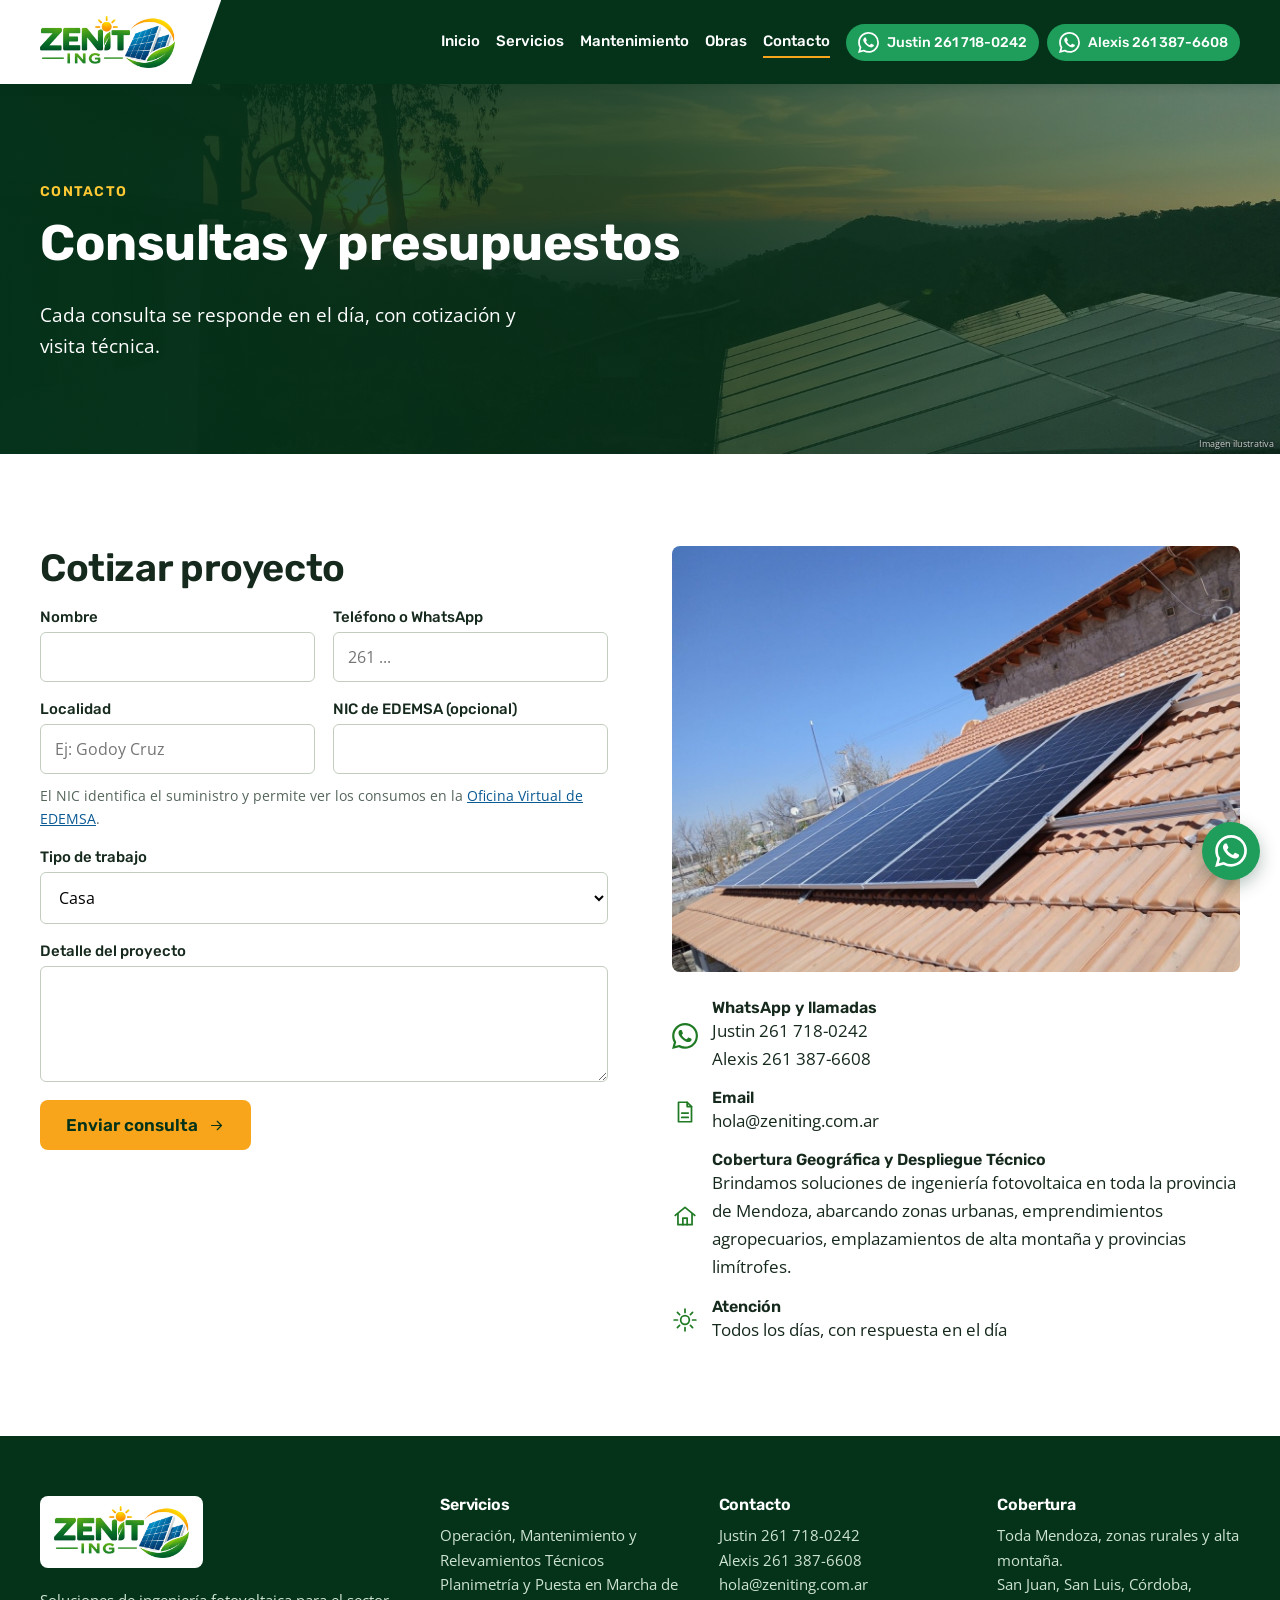
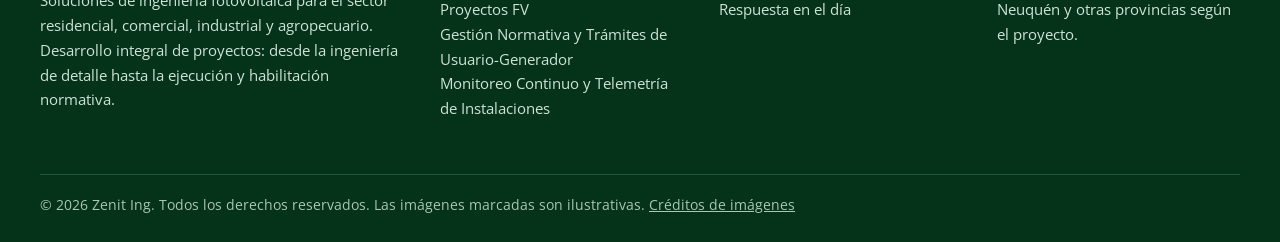
==== commit d387aeef: "Actualizar textos, encabezado e imágenes del sitio de Zenit Ing - Logo del encabezado sobre bloque b" ====
--- a/contacto.html
+++ b/contacto.html
@@ -8,6 +8,7 @@
     <link rel="preconnect" href="https://fonts.googleapis.com">
     <link rel="stylesheet" href="https://fonts.googleapis.com/css2?family=Open+Sans:wght@400;600&family=Rubik:wght@500;600;700&display=swap">
     <link rel="icon" type="image/png" href="img/favicon.png">
+    <link rel="apple-touch-icon" href="img/apple-touch-icon.png">
     <link rel="stylesheet" href="css/styles.css">
     <script src="js/main.js" defer></script>
   </head>
@@ -23,8 +24,8 @@
           <a href="contacto.html" aria-current="page">Contacto</a>
         </nav>
         <div class="header-contacts">
-          <a class="btn-whatsapp" href="contacto.html" data-whatsapp aria-label="WhatsApp de Justin"><svg viewBox="0 0 24 24" fill="none" stroke="currentColor" stroke-width="1.6" stroke-linecap="round" stroke-linejoin="round" aria-hidden="true"><path d="M4 20l1.4-4.2A8 8 0 1 1 8.5 19z"/><path d="M9 9c0 3.5 2.5 6 6 6l1-1.8-2.2-1-.9.8c-1-.4-1.6-1-2-2l.8-.9-1-2.2z"/></svg>Justin 261 718-0242</a>
-          <a class="btn-whatsapp" href="contacto.html" data-whatsapp="5492613876608" aria-label="WhatsApp de Alexis"><svg viewBox="0 0 24 24" fill="none" stroke="currentColor" stroke-width="1.6" stroke-linecap="round" stroke-linejoin="round" aria-hidden="true"><path d="M4 20l1.4-4.2A8 8 0 1 1 8.5 19z"/><path d="M9 9c0 3.5 2.5 6 6 6l1-1.8-2.2-1-.9.8c-1-.4-1.6-1-2-2l.8-.9-1-2.2z"/></svg>Alexis 261 387-6608</a>
+          <a class="btn-whatsapp" href="contacto.html" data-whatsapp aria-label="WhatsApp de Justin"><svg viewBox="0 0 24 24" fill="currentColor" aria-hidden="true"><path d="M17.472 14.382c-.297-.149-1.758-.867-2.03-.967-.273-.099-.471-.148-.67.15-.197.297-.767.966-.94 1.164-.173.199-.347.223-.644.075-.297-.15-1.255-.463-2.39-1.475-.883-.788-1.48-1.761-1.653-2.059-.173-.297-.018-.458.13-.606.134-.133.298-.347.446-.52.149-.174.198-.298.298-.497.099-.198.05-.371-.025-.52-.075-.149-.669-1.612-.916-2.207-.242-.579-.487-.5-.669-.51-.173-.008-.371-.01-.57-.01-.198 0-.52.074-.792.372-.272.297-1.04 1.016-1.04 2.479 0 1.462 1.065 2.875 1.213 3.074.149.198 2.096 3.2 5.077 4.487.709.306 1.262.489 1.694.625.712.227 1.36.195 1.871.118.571-.085 1.758-.719 2.006-1.413.248-.694.248-1.289.173-1.413-.074-.124-.272-.198-.57-.347m-5.421 7.403h-.004a9.87 9.87 0 0 1-5.031-1.378l-.361-.214-3.741.982.998-3.648-.235-.374a9.86 9.86 0 0 1-1.51-5.26c.001-5.45 4.436-9.884 9.888-9.884 2.64 0 5.122 1.03 6.988 2.898a9.825 9.825 0 0 1 2.893 6.994c-.003 5.45-4.437 9.884-9.885 9.884m8.413-18.297A11.815 11.815 0 0 0 12.05 0C5.495 0 .16 5.335.157 11.892c0 2.096.547 4.142 1.588 5.945L.057 24l6.305-1.654a11.882 11.882 0 0 0 5.683 1.448h.005c6.554 0 11.89-5.335 11.893-11.893a11.821 11.821 0 0 0-3.48-8.413z"/></svg>Justin 261 718-0242</a>
+          <a class="btn-whatsapp" href="contacto.html" data-whatsapp="5492613876608" aria-label="WhatsApp de Alexis"><svg viewBox="0 0 24 24" fill="currentColor" aria-hidden="true"><path d="M17.472 14.382c-.297-.149-1.758-.867-2.03-.967-.273-.099-.471-.148-.67.15-.197.297-.767.966-.94 1.164-.173.199-.347.223-.644.075-.297-.15-1.255-.463-2.39-1.475-.883-.788-1.48-1.761-1.653-2.059-.173-.297-.018-.458.13-.606.134-.133.298-.347.446-.52.149-.174.198-.298.298-.497.099-.198.05-.371-.025-.52-.075-.149-.669-1.612-.916-2.207-.242-.579-.487-.5-.669-.51-.173-.008-.371-.01-.57-.01-.198 0-.52.074-.792.372-.272.297-1.04 1.016-1.04 2.479 0 1.462 1.065 2.875 1.213 3.074.149.198 2.096 3.2 5.077 4.487.709.306 1.262.489 1.694.625.712.227 1.36.195 1.871.118.571-.085 1.758-.719 2.006-1.413.248-.694.248-1.289.173-1.413-.074-.124-.272-.198-.57-.347m-5.421 7.403h-.004a9.87 9.87 0 0 1-5.031-1.378l-.361-.214-3.741.982.998-3.648-.235-.374a9.86 9.86 0 0 1-1.51-5.26c.001-5.45 4.436-9.884 9.888-9.884 2.64 0 5.122 1.03 6.988 2.898a9.825 9.825 0 0 1 2.893 6.994c-.003 5.45-4.437 9.884-9.885 9.884m8.413-18.297A11.815 11.815 0 0 0 12.05 0C5.495 0 .16 5.335.157 11.892c0 2.096.547 4.142 1.588 5.945L.057 24l6.305-1.654a11.882 11.882 0 0 0 5.683 1.448h.005c6.554 0 11.89-5.335 11.893-11.893a11.821 11.821 0 0 0-3.48-8.413z"/></svg>Alexis 261 387-6608</a>
         </div>
         <button class="nav-toggle" type="button" aria-label="Abrir menú" aria-expanded="false" aria-controls="main-nav"><svg viewBox="0 0 24 24" fill="none" stroke="currentColor" stroke-width="1.6" stroke-linecap="round" stroke-linejoin="round" aria-hidden="true"><path d="M4 7h16M4 12h16M4 17h16"/></svg></button>
       </div>
@@ -89,9 +90,9 @@
           <aside class="contact-aside">
             <span class="media photo"><img src="img/obras/03-techo-tejas.jpg" alt="Paneles solares sobre un techo de tejas" loading="lazy"></span>
             <ul class="contact-list">
-              <li><svg viewBox="0 0 24 24" fill="none" stroke="currentColor" stroke-width="1.6" stroke-linecap="round" stroke-linejoin="round" aria-hidden="true"><path d="M4 20l1.4-4.2A8 8 0 1 1 8.5 19z"/><path d="M9 9c0 3.5 2.5 6 6 6l1-1.8-2.2-1-.9.8c-1-.4-1.6-1-2-2l.8-.9-1-2.2z"/></svg><span><b>WhatsApp y llamadas</b><a href="contacto.html" data-whatsapp>Justin 261 718-0242</a><br><a href="contacto.html" data-whatsapp="5492613876608">Alexis 261 387-6608</a></span></li>
+              <li><svg viewBox="0 0 24 24" fill="currentColor" aria-hidden="true"><path d="M17.472 14.382c-.297-.149-1.758-.867-2.03-.967-.273-.099-.471-.148-.67.15-.197.297-.767.966-.94 1.164-.173.199-.347.223-.644.075-.297-.15-1.255-.463-2.39-1.475-.883-.788-1.48-1.761-1.653-2.059-.173-.297-.018-.458.13-.606.134-.133.298-.347.446-.52.149-.174.198-.298.298-.497.099-.198.05-.371-.025-.52-.075-.149-.669-1.612-.916-2.207-.242-.579-.487-.5-.669-.51-.173-.008-.371-.01-.57-.01-.198 0-.52.074-.792.372-.272.297-1.04 1.016-1.04 2.479 0 1.462 1.065 2.875 1.213 3.074.149.198 2.096 3.2 5.077 4.487.709.306 1.262.489 1.694.625.712.227 1.36.195 1.871.118.571-.085 1.758-.719 2.006-1.413.248-.694.248-1.289.173-1.413-.074-.124-.272-.198-.57-.347m-5.421 7.403h-.004a9.87 9.87 0 0 1-5.031-1.378l-.361-.214-3.741.982.998-3.648-.235-.374a9.86 9.86 0 0 1-1.51-5.26c.001-5.45 4.436-9.884 9.888-9.884 2.64 0 5.122 1.03 6.988 2.898a9.825 9.825 0 0 1 2.893 6.994c-.003 5.45-4.437 9.884-9.885 9.884m8.413-18.297A11.815 11.815 0 0 0 12.05 0C5.495 0 .16 5.335.157 11.892c0 2.096.547 4.142 1.588 5.945L.057 24l6.305-1.654a11.882 11.882 0 0 0 5.683 1.448h.005c6.554 0 11.89-5.335 11.893-11.893a11.821 11.821 0 0 0-3.48-8.413z"/></svg><span><b>WhatsApp y llamadas</b><a href="contacto.html" data-whatsapp>Justin 261 718-0242</a><br><a href="contacto.html" data-whatsapp="5492613876608">Alexis 261 387-6608</a></span></li>
               <li><svg viewBox="0 0 24 24" fill="none" stroke="currentColor" stroke-width="1.6" stroke-linecap="round" stroke-linejoin="round" aria-hidden="true"><path d="M6 3h8l4 4v14H6z"/><path d="M14 3v4h4"/><path d="M9 13h6M9 17h6"/></svg><span><b>Email</b>hola@zeniting.com.ar</span></li>
-              <li><svg viewBox="0 0 24 24" fill="none" stroke="currentColor" stroke-width="1.6" stroke-linecap="round" stroke-linejoin="round" aria-hidden="true"><path d="M3 11.5 12 4l9 7.5"/><path d="M5.5 10v10h13V10"/><path d="M10 20v-6h4v6"/></svg><span><b>Zona de trabajo</b>Toda Mendoza, zonas rurales, alta montaña y provincias cercanas. Las zonas lejanas o de difícil acceso tienen un costo extra proporcional.</span></li>
+              <li><svg viewBox="0 0 24 24" fill="none" stroke="currentColor" stroke-width="1.6" stroke-linecap="round" stroke-linejoin="round" aria-hidden="true"><path d="M3 11.5 12 4l9 7.5"/><path d="M5.5 10v10h13V10"/><path d="M10 20v-6h4v6"/></svg><span><b>Cobertura Geográfica y Despliegue Técnico</b>Brindamos soluciones de ingeniería fotovoltaica en toda la provincia de Mendoza, abarcando zonas urbanas, emprendimientos agropecuarios, emplazamientos de alta montaña y provincias limítrofes.</span></li>
               <li><svg viewBox="0 0 24 24" fill="none" stroke="currentColor" stroke-width="1.6" stroke-linecap="round" stroke-linejoin="round" aria-hidden="true"><circle cx="12" cy="12" r="4"/><path d="M12 2v3M12 19v3M2 12h3M19 12h3M5 5l2 2M17 17l2 2M5 19l2-2M17 7l2-2"/></svg><span><b>Atención</b>Todos los días, con respuesta en el día</span></li>
             </ul>
           </aside>
@@ -102,11 +103,11 @@
       <div class="container footer-grid">
         <div>
           <a class="logo logo--light" href="index.html"><img src="img/logo-zenit-ing.png" alt="Zenit Ing" width="156" height="60"></a>
-          <p>Energía solar para hogares, comercios, industria y campo. Ingeniería, instalación, trámites y mantenimiento.</p>
+          <p>Soluciones de ingeniería fotovoltaica para el sector residencial, comercial, industrial y agropecuario. Desarrollo integral de proyectos: desde la ingeniería de detalle hasta la ejecución y habilitación normativa.</p>
         </div>
         <div>
           <h4>Servicios</h4>
-          <p>Instalación llave en mano<br>Ingeniería y planos<br>Baterías y respaldo<br>Mantenimiento y monitoreo</p>
+          <p>Operación, Mantenimiento y Relevamientos Técnicos<br>Planimetría y Puesta en Marcha de Proyectos FV<br>Gestión Normativa y Trámites de <span style="white-space: nowrap">Usuario-Generador</span><br>Monitoreo Continuo y Telemetría de Instalaciones</p>
         </div>
         <div>
           <h4>Contacto</h4>
@@ -121,6 +122,6 @@
         © 2026 Zenit Ing. Todos los derechos reservados. Las imágenes marcadas son ilustrativas. <a href="creditos.html">Créditos de imágenes</a>
       </div>
     </footer>
-    <a class="whatsapp-float" href="contacto.html" data-whatsapp aria-label="Consultar por WhatsApp"><svg viewBox="0 0 24 24" fill="none" stroke="currentColor" stroke-width="1.6" stroke-linecap="round" stroke-linejoin="round" aria-hidden="true"><path d="M4 20l1.4-4.2A8 8 0 1 1 8.5 19z"/><path d="M9 9c0 3.5 2.5 6 6 6l1-1.8-2.2-1-.9.8c-1-.4-1.6-1-2-2l.8-.9-1-2.2z"/></svg></a>
+    <a class="whatsapp-float" href="contacto.html" data-whatsapp aria-label="Consultar por WhatsApp"><svg viewBox="0 0 24 24" fill="currentColor" aria-hidden="true"><path d="M17.472 14.382c-.297-.149-1.758-.867-2.03-.967-.273-.099-.471-.148-.67.15-.197.297-.767.966-.94 1.164-.173.199-.347.223-.644.075-.297-.15-1.255-.463-2.39-1.475-.883-.788-1.48-1.761-1.653-2.059-.173-.297-.018-.458.13-.606.134-.133.298-.347.446-.52.149-.174.198-.298.298-.497.099-.198.05-.371-.025-.52-.075-.149-.669-1.612-.916-2.207-.242-.579-.487-.5-.669-.51-.173-.008-.371-.01-.57-.01-.198 0-.52.074-.792.372-.272.297-1.04 1.016-1.04 2.479 0 1.462 1.065 2.875 1.213 3.074.149.198 2.096 3.2 5.077 4.487.709.306 1.262.489 1.694.625.712.227 1.36.195 1.871.118.571-.085 1.758-.719 2.006-1.413.248-.694.248-1.289.173-1.413-.074-.124-.272-.198-.57-.347m-5.421 7.403h-.004a9.87 9.87 0 0 1-5.031-1.378l-.361-.214-3.741.982.998-3.648-.235-.374a9.86 9.86 0 0 1-1.51-5.26c.001-5.45 4.436-9.884 9.888-9.884 2.64 0 5.122 1.03 6.988 2.898a9.825 9.825 0 0 1 2.893 6.994c-.003 5.45-4.437 9.884-9.885 9.884m8.413-18.297A11.815 11.815 0 0 0 12.05 0C5.495 0 .16 5.335.157 11.892c0 2.096.547 4.142 1.588 5.945L.057 24l6.305-1.654a11.882 11.882 0 0 0 5.683 1.448h.005c6.554 0 11.89-5.335 11.893-11.893a11.821 11.821 0 0 0-3.48-8.413z"/></svg></a>
   </body>
 </html>
--- a/css/styles.css
+++ b/css/styles.css
@@ -357,7 +357,10 @@
   position: sticky;
   top: 0;
   z-index: 50;
+  overflow-x: clip;
   background: var(--green-deep);
+  /* Separa el bloque blanco del logo cuando abajo hay una sección blanca */
+  box-shadow: 0 2px 10px rgba(4, 51, 26, 0.18);
 }
 
 .header-bar {
@@ -376,11 +379,24 @@
   height: 52px;
 }
 
-/* El encabezado es verde y el logo tiene fondo blanco: va sobre una placa */
+/* El encabezado es verde y el logo tiene fondo blanco: va sobre un bloque
+   blanco que llega al borde izquierdo de la pantalla y termina en diagonal */
 .site-header .logo {
-  padding: 3px 10px;
-  border-radius: 6px;
+  position: relative;
+  z-index: 0;
+  display: flex;
+  align-items: center;
+  align-self: stretch;
+  padding-right: 46px;
+}
+
+.site-header .logo::before {
+  content: "";
+  position: absolute;
+  inset: 0 0 0 -100vw;
+  z-index: -1;
   background: var(--white);
+  clip-path: polygon(0 0, 100% 0, calc(100% - 30px) 100%, 0 100%);
 }
 
 /* El logo tiene letras oscuras: sobre fondo oscuro va en una placa blanca */
@@ -1056,6 +1072,10 @@
     height: 40px;
   }
 
+  .site-header .logo {
+    padding-right: 32px;
+  }
+
   /* En celular el número no entra: queda solo el ícono */
   .btn-whatsapp {
     padding: 9px;
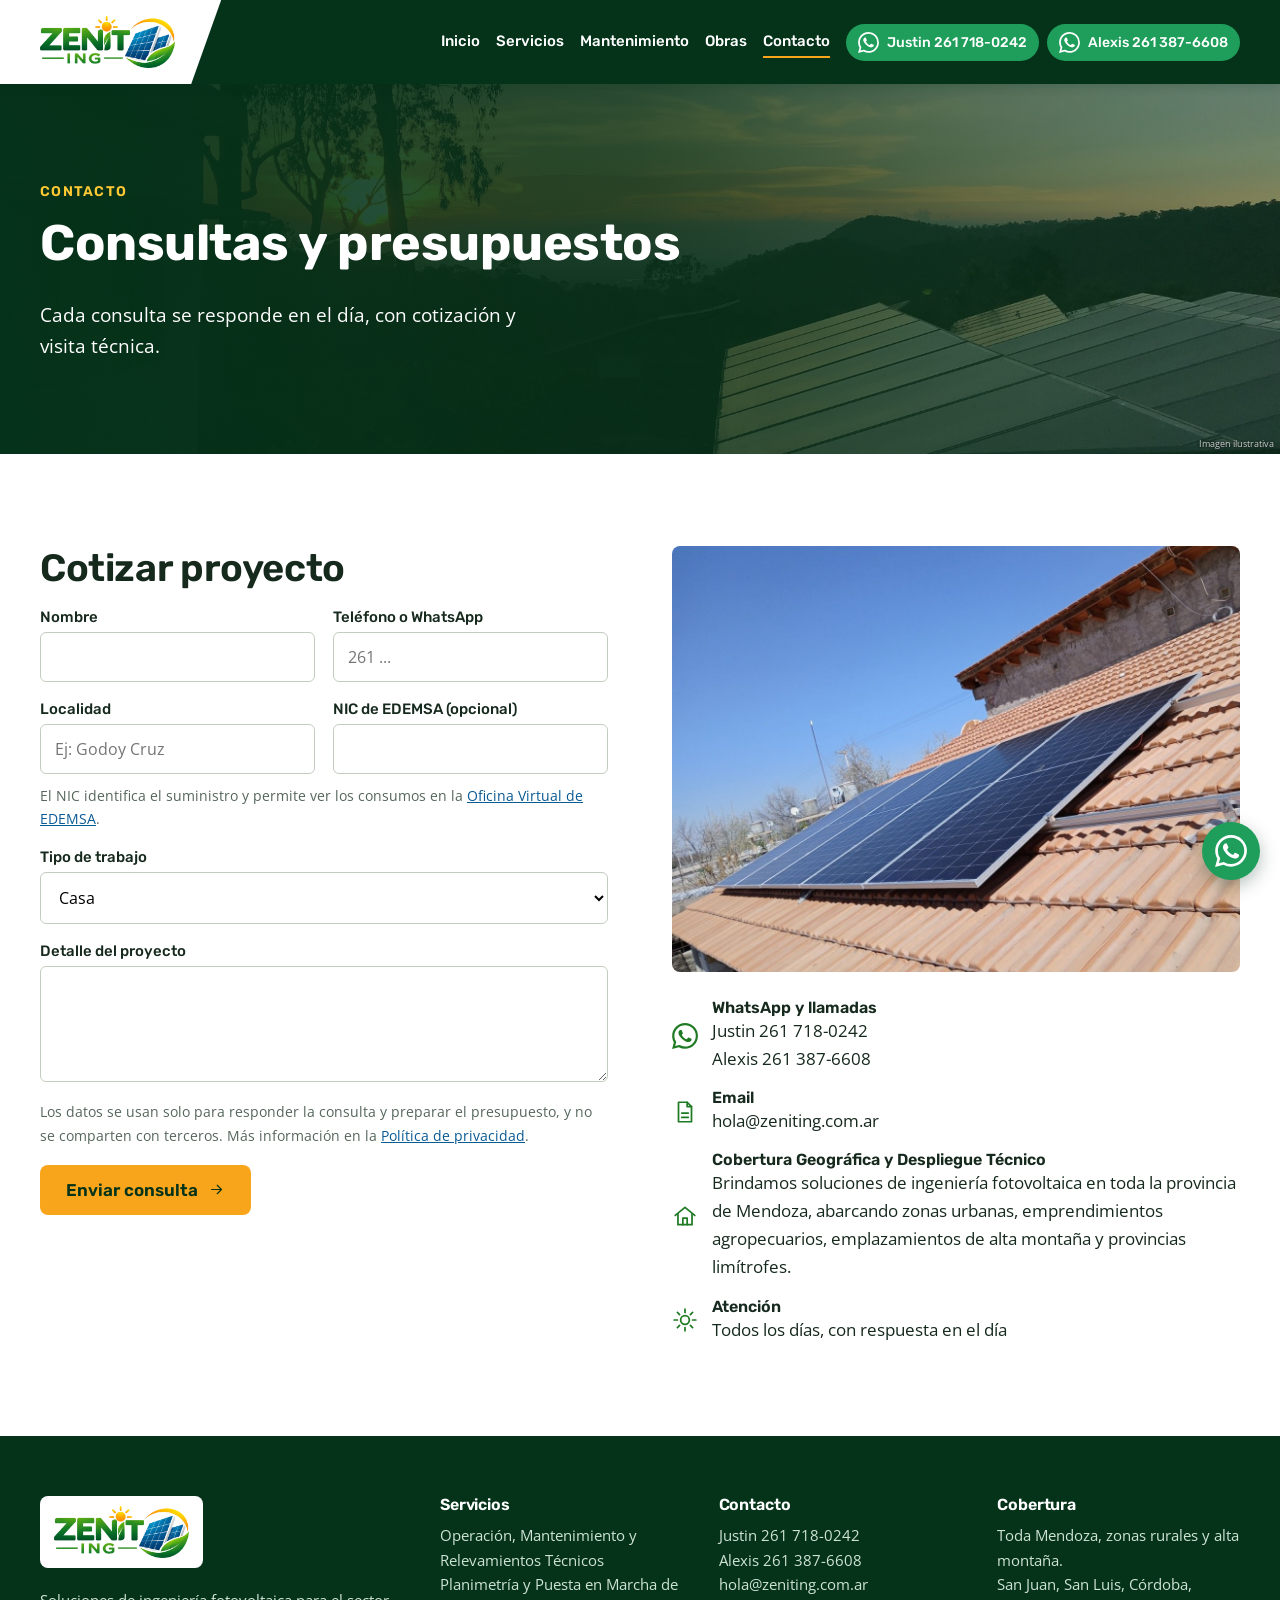
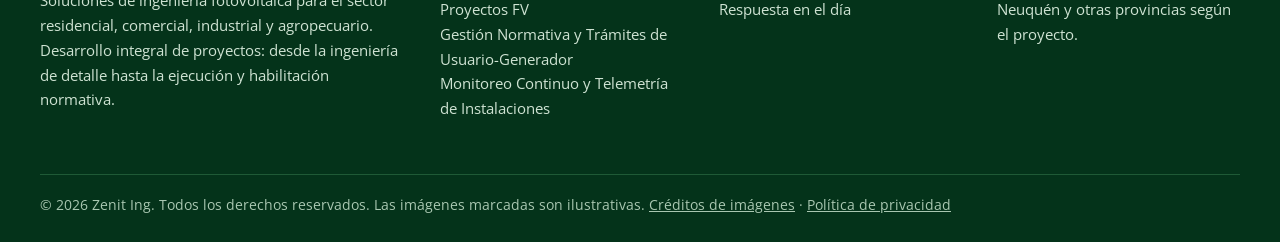
==== commit 5481b6d4: "Agregar política de privacidad del sitio de Zenit Ing Página nueva con Justin Cordoba como responsab" ====
--- a/contacto.html
+++ b/contacto.html
@@ -84,6 +84,7 @@
                 <textarea name="mensaje" rows="4"></textarea>
                 <span class="field-error" hidden></span>
               </label>
+            <p class="form-privacy">Los datos se usan solo para responder la consulta y preparar el presupuesto, y no se comparten con terceros. Más información en la <a href="privacidad.html">Política de privacidad</a>.</p>
             <button class="btn" type="submit">Enviar consulta <svg viewBox="0 0 24 24" fill="none" stroke="currentColor" stroke-width="1.6" stroke-linecap="round" stroke-linejoin="round" aria-hidden="true"><path d="M5 12h14"/><path d="m13 6 6 6-6 6"/></svg></button>
             <p class="form-status" role="status" hidden></p>
           </form>
@@ -119,7 +120,7 @@
         </div>
       </div>
       <div class="container footer-legal">
-        © 2026 Zenit Ing. Todos los derechos reservados. Las imágenes marcadas son ilustrativas. <a href="creditos.html">Créditos de imágenes</a>
+        © 2026 Zenit Ing. Todos los derechos reservados. Las imágenes marcadas son ilustrativas. <a href="creditos.html">Créditos de imágenes</a> · <a href="privacidad.html">Política de privacidad</a>
       </div>
     </footer>
     <a class="whatsapp-float" href="contacto.html" data-whatsapp aria-label="Consultar por WhatsApp"><svg viewBox="0 0 24 24" fill="currentColor" aria-hidden="true"><path d="M17.472 14.382c-.297-.149-1.758-.867-2.03-.967-.273-.099-.471-.148-.67.15-.197.297-.767.966-.94 1.164-.173.199-.347.223-.644.075-.297-.15-1.255-.463-2.39-1.475-.883-.788-1.48-1.761-1.653-2.059-.173-.297-.018-.458.13-.606.134-.133.298-.347.446-.52.149-.174.198-.298.298-.497.099-.198.05-.371-.025-.52-.075-.149-.669-1.612-.916-2.207-.242-.579-.487-.5-.669-.51-.173-.008-.371-.01-.57-.01-.198 0-.52.074-.792.372-.272.297-1.04 1.016-1.04 2.479 0 1.462 1.065 2.875 1.213 3.074.149.198 2.096 3.2 5.077 4.487.709.306 1.262.489 1.694.625.712.227 1.36.195 1.871.118.571-.085 1.758-.719 2.006-1.413.248-.694.248-1.289.173-1.413-.074-.124-.272-.198-.57-.347m-5.421 7.403h-.004a9.87 9.87 0 0 1-5.031-1.378l-.361-.214-3.741.982.998-3.648-.235-.374a9.86 9.86 0 0 1-1.51-5.26c.001-5.45 4.436-9.884 9.888-9.884 2.64 0 5.122 1.03 6.988 2.898a9.825 9.825 0 0 1 2.893 6.994c-.003 5.45-4.437 9.884-9.885 9.884m8.413-18.297A11.815 11.815 0 0 0 12.05 0C5.495 0 .16 5.335.157 11.892c0 2.096.547 4.142 1.588 5.945L.057 24l6.305-1.654a11.882 11.882 0 0 0 5.683 1.448h.005c6.554 0 11.89-5.335 11.893-11.893a11.821 11.821 0 0 0-3.48-8.413z"/></svg></a>
--- a/css/styles.css
+++ b/css/styles.css
@@ -815,6 +815,17 @@
   font-weight: 600;
 }
 
+.form-privacy {
+  margin: 0;
+  color: var(--muted);
+  font-size: 14px;
+}
+
+.form-privacy a {
+  color: var(--blue);
+  text-decoration: underline;
+}
+
 .contact-aside {
   display: grid;
   gap: 26px;
@@ -900,6 +911,25 @@
 .footer-legal a {
   color: inherit;
   text-decoration: underline;
+}
+
+.legal-text {
+  max-width: 760px;
+}
+
+.legal-text h2 {
+  margin: 1.6em 0 0.5em;
+  font-size: 22px;
+}
+
+.legal-text a {
+  color: var(--blue);
+  text-decoration: underline;
+  overflow-wrap: anywhere;
+}
+
+.legal-date {
+  color: var(--muted);
 }
 
 .credits-note {
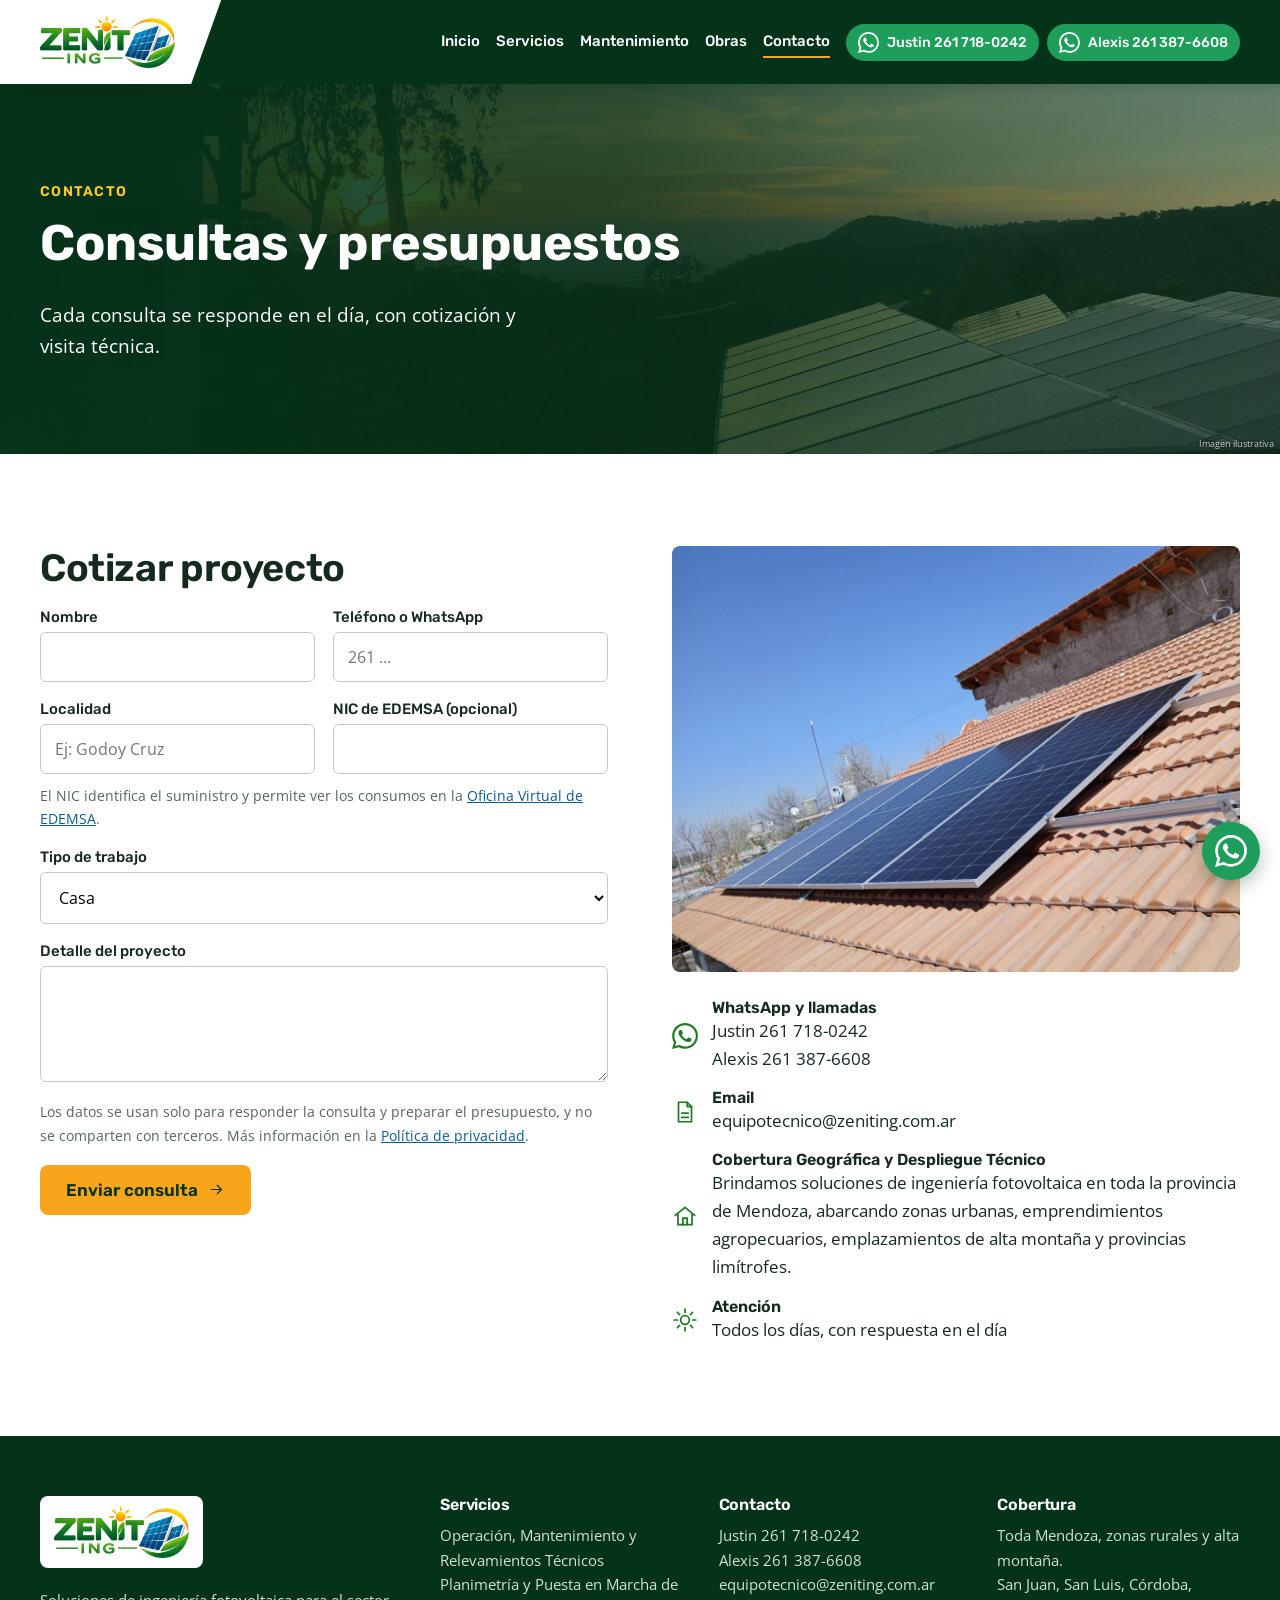
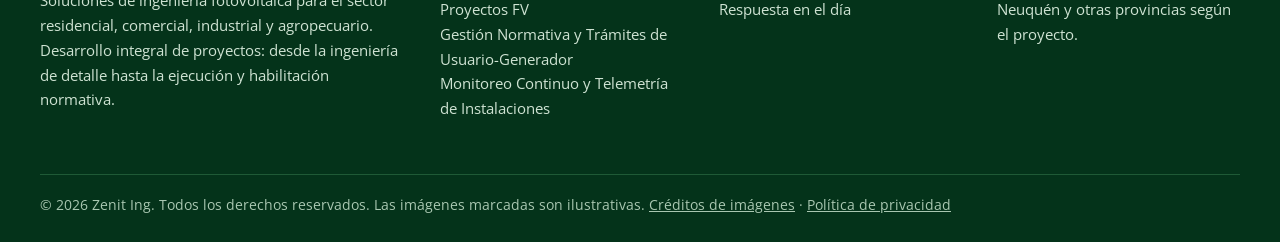
==== commit 0b72b808: "Cambiar el correo de contacto a equipotecnico@zeniting.com.ar Reemplaza hola@ en el pie de todas las" ====
--- a/contacto.html
+++ b/contacto.html
@@ -92,7 +92,7 @@
             <span class="media photo"><img src="img/obras/03-techo-tejas.jpg" alt="Paneles solares sobre un techo de tejas" loading="lazy"></span>
             <ul class="contact-list">
               <li><svg viewBox="0 0 24 24" fill="currentColor" aria-hidden="true"><path d="M17.472 14.382c-.297-.149-1.758-.867-2.03-.967-.273-.099-.471-.148-.67.15-.197.297-.767.966-.94 1.164-.173.199-.347.223-.644.075-.297-.15-1.255-.463-2.39-1.475-.883-.788-1.48-1.761-1.653-2.059-.173-.297-.018-.458.13-.606.134-.133.298-.347.446-.52.149-.174.198-.298.298-.497.099-.198.05-.371-.025-.52-.075-.149-.669-1.612-.916-2.207-.242-.579-.487-.5-.669-.51-.173-.008-.371-.01-.57-.01-.198 0-.52.074-.792.372-.272.297-1.04 1.016-1.04 2.479 0 1.462 1.065 2.875 1.213 3.074.149.198 2.096 3.2 5.077 4.487.709.306 1.262.489 1.694.625.712.227 1.36.195 1.871.118.571-.085 1.758-.719 2.006-1.413.248-.694.248-1.289.173-1.413-.074-.124-.272-.198-.57-.347m-5.421 7.403h-.004a9.87 9.87 0 0 1-5.031-1.378l-.361-.214-3.741.982.998-3.648-.235-.374a9.86 9.86 0 0 1-1.51-5.26c.001-5.45 4.436-9.884 9.888-9.884 2.64 0 5.122 1.03 6.988 2.898a9.825 9.825 0 0 1 2.893 6.994c-.003 5.45-4.437 9.884-9.885 9.884m8.413-18.297A11.815 11.815 0 0 0 12.05 0C5.495 0 .16 5.335.157 11.892c0 2.096.547 4.142 1.588 5.945L.057 24l6.305-1.654a11.882 11.882 0 0 0 5.683 1.448h.005c6.554 0 11.89-5.335 11.893-11.893a11.821 11.821 0 0 0-3.48-8.413z"/></svg><span><b>WhatsApp y llamadas</b><a href="contacto.html" data-whatsapp>Justin 261 718-0242</a><br><a href="contacto.html" data-whatsapp="5492613876608">Alexis 261 387-6608</a></span></li>
-              <li><svg viewBox="0 0 24 24" fill="none" stroke="currentColor" stroke-width="1.6" stroke-linecap="round" stroke-linejoin="round" aria-hidden="true"><path d="M6 3h8l4 4v14H6z"/><path d="M14 3v4h4"/><path d="M9 13h6M9 17h6"/></svg><span><b>Email</b>hola@zeniting.com.ar</span></li>
+              <li><svg viewBox="0 0 24 24" fill="none" stroke="currentColor" stroke-width="1.6" stroke-linecap="round" stroke-linejoin="round" aria-hidden="true"><path d="M6 3h8l4 4v14H6z"/><path d="M14 3v4h4"/><path d="M9 13h6M9 17h6"/></svg><span><b>Email</b>equipotecnico@zeniting.com.ar</span></li>
               <li><svg viewBox="0 0 24 24" fill="none" stroke="currentColor" stroke-width="1.6" stroke-linecap="round" stroke-linejoin="round" aria-hidden="true"><path d="M3 11.5 12 4l9 7.5"/><path d="M5.5 10v10h13V10"/><path d="M10 20v-6h4v6"/></svg><span><b>Cobertura Geográfica y Despliegue Técnico</b>Brindamos soluciones de ingeniería fotovoltaica en toda la provincia de Mendoza, abarcando zonas urbanas, emprendimientos agropecuarios, emplazamientos de alta montaña y provincias limítrofes.</span></li>
               <li><svg viewBox="0 0 24 24" fill="none" stroke="currentColor" stroke-width="1.6" stroke-linecap="round" stroke-linejoin="round" aria-hidden="true"><circle cx="12" cy="12" r="4"/><path d="M12 2v3M12 19v3M2 12h3M19 12h3M5 5l2 2M17 17l2 2M5 19l2-2M17 7l2-2"/></svg><span><b>Atención</b>Todos los días, con respuesta en el día</span></li>
             </ul>
@@ -112,7 +112,7 @@
         </div>
         <div>
           <h4>Contacto</h4>
-          <p>Justin 261 718-0242<br>Alexis 261 387-6608<br>hola@zeniting.com.ar<br>Respuesta en el día</p>
+          <p>Justin 261 718-0242<br>Alexis 261 387-6608<br>equipotecnico@zeniting.com.ar<br>Respuesta en el día</p>
         </div>
         <div>
           <h4>Cobertura</h4>
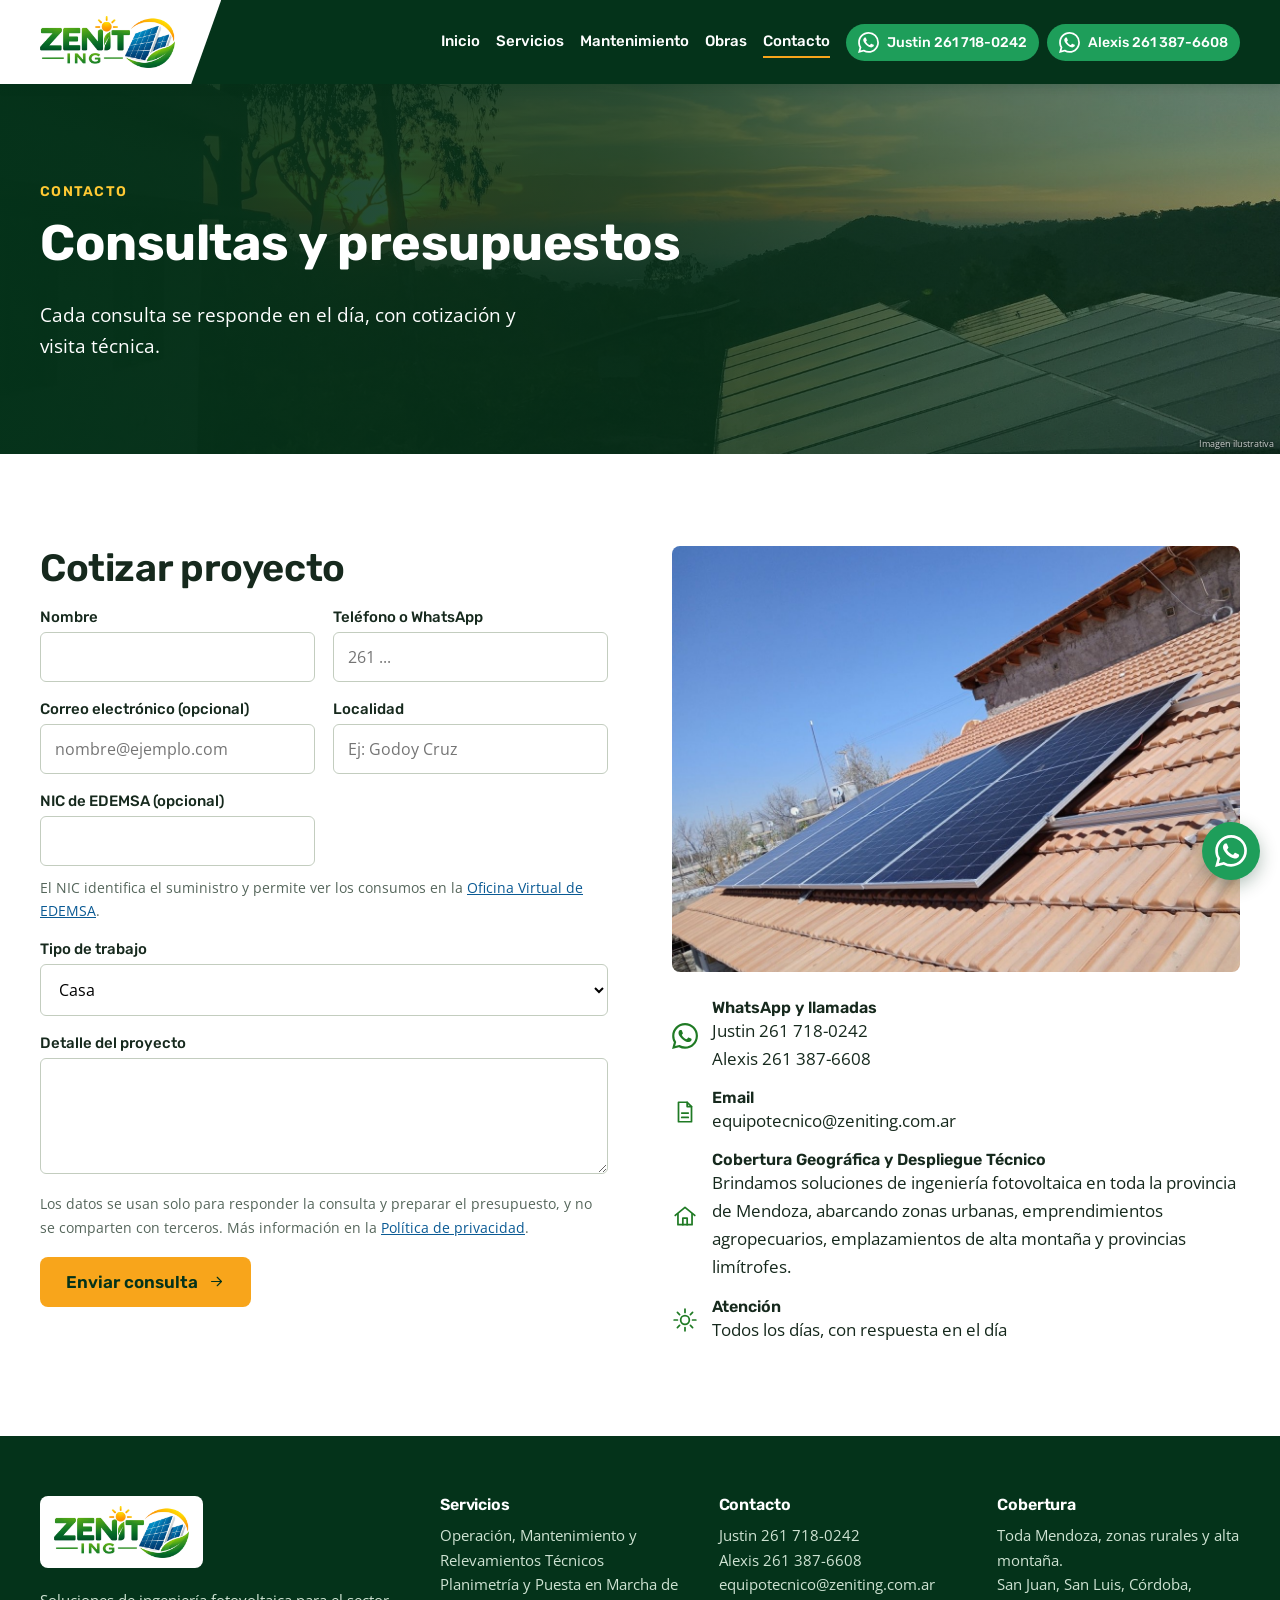
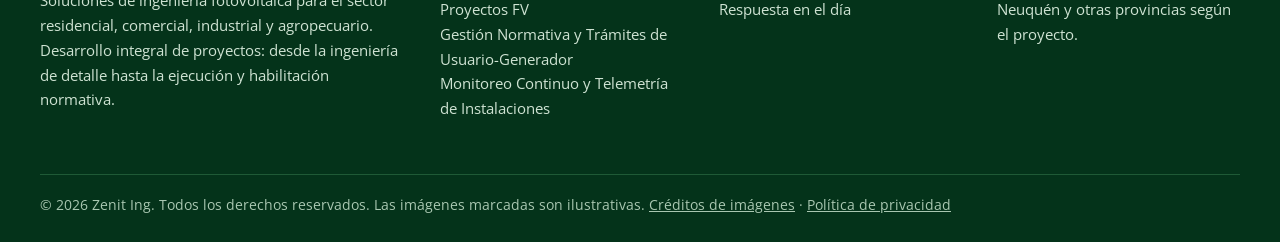
==== commit ac8b8607: "Enviar el formulario de Contacto por correo sin abrir el programa del visitante El formulario manda " ====
--- a/contacto.html
+++ b/contacto.html
@@ -52,6 +52,11 @@
               <label class="field">
                 Teléfono o WhatsApp
                 <input name="telefono" type="tel" autocomplete="tel" placeholder="261 ..." required>
+                <span class="field-error" hidden></span>
+              </label>
+              <label class="field">
+                Correo electrónico (opcional)
+                <input name="email" type="email" autocomplete="email" inputmode="email" placeholder="nombre@ejemplo.com">
                 <span class="field-error" hidden></span>
               </label>
               <label class="field">
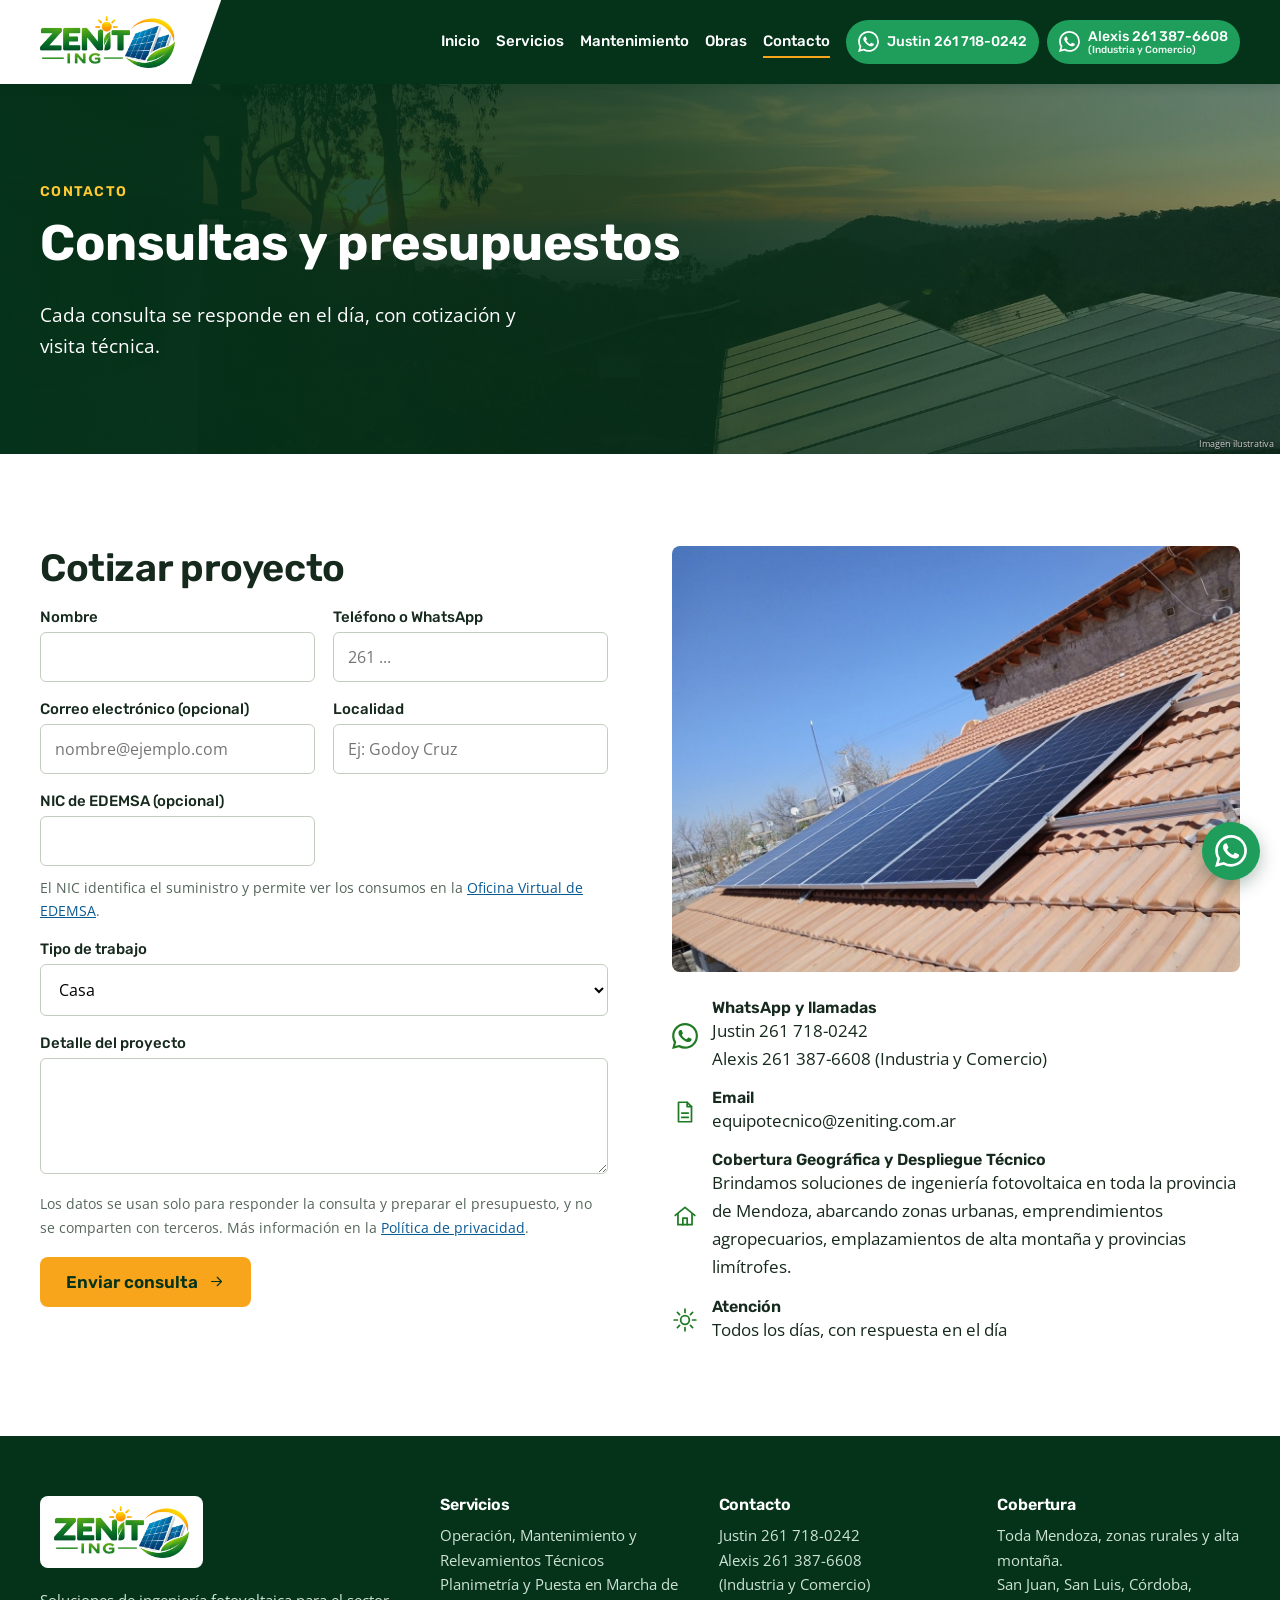
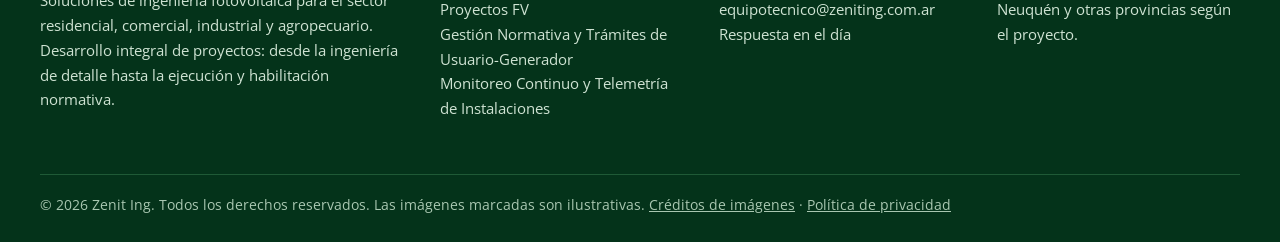
==== commit b34b99d5: "Mostrar el rubro de Alexis (Industria y Comercio) en sus contactos En el encabezado va en una segund" ====
--- a/contacto.html
+++ b/contacto.html
@@ -5,6 +5,18 @@
     <meta name="viewport" content="width=device-width, initial-scale=1">
     <title>Contacto · Zenit Ing</title>
     <meta name="description" content="Consultas y cotización de proyectos de energía solar.">
+    <link rel="canonical" href="https://zeniting.com.ar/contacto">
+    <meta property="og:type" content="website">
+    <meta property="og:site_name" content="Zenit Ing">
+    <meta property="og:locale" content="es_AR">
+    <meta property="og:title" content="Contacto · Zenit Ing">
+    <meta property="og:description" content="Consultas y cotización de proyectos de energía solar.">
+    <meta property="og:url" content="https://zeniting.com.ar/contacto">
+    <meta property="og:image" content="https://zeniting.com.ar/img/compartir.jpg">
+    <meta property="og:image:width" content="1200">
+    <meta property="og:image:height" content="630">
+    <meta property="og:image:alt" content="Zenit Ing, energía solar en Mendoza">
+    <meta name="twitter:card" content="summary_large_image">
     <link rel="preconnect" href="https://fonts.googleapis.com">
     <link rel="stylesheet" href="https://fonts.googleapis.com/css2?family=Open+Sans:wght@400;600&family=Rubik:wght@500;600;700&display=swap">
     <link rel="icon" type="image/png" href="img/favicon.png">
@@ -25,7 +37,7 @@
         </nav>
         <div class="header-contacts">
           <a class="btn-whatsapp" href="contacto.html" data-whatsapp aria-label="WhatsApp de Justin"><svg viewBox="0 0 24 24" fill="currentColor" aria-hidden="true"><path d="M17.472 14.382c-.297-.149-1.758-.867-2.03-.967-.273-.099-.471-.148-.67.15-.197.297-.767.966-.94 1.164-.173.199-.347.223-.644.075-.297-.15-1.255-.463-2.39-1.475-.883-.788-1.48-1.761-1.653-2.059-.173-.297-.018-.458.13-.606.134-.133.298-.347.446-.52.149-.174.198-.298.298-.497.099-.198.05-.371-.025-.52-.075-.149-.669-1.612-.916-2.207-.242-.579-.487-.5-.669-.51-.173-.008-.371-.01-.57-.01-.198 0-.52.074-.792.372-.272.297-1.04 1.016-1.04 2.479 0 1.462 1.065 2.875 1.213 3.074.149.198 2.096 3.2 5.077 4.487.709.306 1.262.489 1.694.625.712.227 1.36.195 1.871.118.571-.085 1.758-.719 2.006-1.413.248-.694.248-1.289.173-1.413-.074-.124-.272-.198-.57-.347m-5.421 7.403h-.004a9.87 9.87 0 0 1-5.031-1.378l-.361-.214-3.741.982.998-3.648-.235-.374a9.86 9.86 0 0 1-1.51-5.26c.001-5.45 4.436-9.884 9.888-9.884 2.64 0 5.122 1.03 6.988 2.898a9.825 9.825 0 0 1 2.893 6.994c-.003 5.45-4.437 9.884-9.885 9.884m8.413-18.297A11.815 11.815 0 0 0 12.05 0C5.495 0 .16 5.335.157 11.892c0 2.096.547 4.142 1.588 5.945L.057 24l6.305-1.654a11.882 11.882 0 0 0 5.683 1.448h.005c6.554 0 11.89-5.335 11.893-11.893a11.821 11.821 0 0 0-3.48-8.413z"/></svg>Justin 261 718-0242</a>
-          <a class="btn-whatsapp" href="contacto.html" data-whatsapp="5492613876608" aria-label="WhatsApp de Alexis"><svg viewBox="0 0 24 24" fill="currentColor" aria-hidden="true"><path d="M17.472 14.382c-.297-.149-1.758-.867-2.03-.967-.273-.099-.471-.148-.67.15-.197.297-.767.966-.94 1.164-.173.199-.347.223-.644.075-.297-.15-1.255-.463-2.39-1.475-.883-.788-1.48-1.761-1.653-2.059-.173-.297-.018-.458.13-.606.134-.133.298-.347.446-.52.149-.174.198-.298.298-.497.099-.198.05-.371-.025-.52-.075-.149-.669-1.612-.916-2.207-.242-.579-.487-.5-.669-.51-.173-.008-.371-.01-.57-.01-.198 0-.52.074-.792.372-.272.297-1.04 1.016-1.04 2.479 0 1.462 1.065 2.875 1.213 3.074.149.198 2.096 3.2 5.077 4.487.709.306 1.262.489 1.694.625.712.227 1.36.195 1.871.118.571-.085 1.758-.719 2.006-1.413.248-.694.248-1.289.173-1.413-.074-.124-.272-.198-.57-.347m-5.421 7.403h-.004a9.87 9.87 0 0 1-5.031-1.378l-.361-.214-3.741.982.998-3.648-.235-.374a9.86 9.86 0 0 1-1.51-5.26c.001-5.45 4.436-9.884 9.888-9.884 2.64 0 5.122 1.03 6.988 2.898a9.825 9.825 0 0 1 2.893 6.994c-.003 5.45-4.437 9.884-9.885 9.884m8.413-18.297A11.815 11.815 0 0 0 12.05 0C5.495 0 .16 5.335.157 11.892c0 2.096.547 4.142 1.588 5.945L.057 24l6.305-1.654a11.882 11.882 0 0 0 5.683 1.448h.005c6.554 0 11.89-5.335 11.893-11.893a11.821 11.821 0 0 0-3.48-8.413z"/></svg>Alexis 261 387-6608</a>
+          <a class="btn-whatsapp" href="contacto.html" data-whatsapp="5492613876608" aria-label="WhatsApp de Alexis"><svg viewBox="0 0 24 24" fill="currentColor" aria-hidden="true"><path d="M17.472 14.382c-.297-.149-1.758-.867-2.03-.967-.273-.099-.471-.148-.67.15-.197.297-.767.966-.94 1.164-.173.199-.347.223-.644.075-.297-.15-1.255-.463-2.39-1.475-.883-.788-1.48-1.761-1.653-2.059-.173-.297-.018-.458.13-.606.134-.133.298-.347.446-.52.149-.174.198-.298.298-.497.099-.198.05-.371-.025-.52-.075-.149-.669-1.612-.916-2.207-.242-.579-.487-.5-.669-.51-.173-.008-.371-.01-.57-.01-.198 0-.52.074-.792.372-.272.297-1.04 1.016-1.04 2.479 0 1.462 1.065 2.875 1.213 3.074.149.198 2.096 3.2 5.077 4.487.709.306 1.262.489 1.694.625.712.227 1.36.195 1.871.118.571-.085 1.758-.719 2.006-1.413.248-.694.248-1.289.173-1.413-.074-.124-.272-.198-.57-.347m-5.421 7.403h-.004a9.87 9.87 0 0 1-5.031-1.378l-.361-.214-3.741.982.998-3.648-.235-.374a9.86 9.86 0 0 1-1.51-5.26c.001-5.45 4.436-9.884 9.888-9.884 2.64 0 5.122 1.03 6.988 2.898a9.825 9.825 0 0 1 2.893 6.994c-.003 5.45-4.437 9.884-9.885 9.884m8.413-18.297A11.815 11.815 0 0 0 12.05 0C5.495 0 .16 5.335.157 11.892c0 2.096.547 4.142 1.588 5.945L.057 24l6.305-1.654a11.882 11.882 0 0 0 5.683 1.448h.005c6.554 0 11.89-5.335 11.893-11.893a11.821 11.821 0 0 0-3.48-8.413z"/></svg><span>Alexis 261 387-6608<small>(Industria&nbsp;y&nbsp;Comercio)</small></span></a>
         </div>
         <button class="nav-toggle" type="button" aria-label="Abrir menú" aria-expanded="false" aria-controls="main-nav"><svg viewBox="0 0 24 24" fill="none" stroke="currentColor" stroke-width="1.6" stroke-linecap="round" stroke-linejoin="round" aria-hidden="true"><path d="M4 7h16M4 12h16M4 17h16"/></svg></button>
       </div>
@@ -96,7 +108,7 @@
           <aside class="contact-aside">
             <span class="media photo"><img src="img/obras/03-techo-tejas.jpg" alt="Paneles solares sobre un techo de tejas" loading="lazy"></span>
             <ul class="contact-list">
-              <li><svg viewBox="0 0 24 24" fill="currentColor" aria-hidden="true"><path d="M17.472 14.382c-.297-.149-1.758-.867-2.03-.967-.273-.099-.471-.148-.67.15-.197.297-.767.966-.94 1.164-.173.199-.347.223-.644.075-.297-.15-1.255-.463-2.39-1.475-.883-.788-1.48-1.761-1.653-2.059-.173-.297-.018-.458.13-.606.134-.133.298-.347.446-.52.149-.174.198-.298.298-.497.099-.198.05-.371-.025-.52-.075-.149-.669-1.612-.916-2.207-.242-.579-.487-.5-.669-.51-.173-.008-.371-.01-.57-.01-.198 0-.52.074-.792.372-.272.297-1.04 1.016-1.04 2.479 0 1.462 1.065 2.875 1.213 3.074.149.198 2.096 3.2 5.077 4.487.709.306 1.262.489 1.694.625.712.227 1.36.195 1.871.118.571-.085 1.758-.719 2.006-1.413.248-.694.248-1.289.173-1.413-.074-.124-.272-.198-.57-.347m-5.421 7.403h-.004a9.87 9.87 0 0 1-5.031-1.378l-.361-.214-3.741.982.998-3.648-.235-.374a9.86 9.86 0 0 1-1.51-5.26c.001-5.45 4.436-9.884 9.888-9.884 2.64 0 5.122 1.03 6.988 2.898a9.825 9.825 0 0 1 2.893 6.994c-.003 5.45-4.437 9.884-9.885 9.884m8.413-18.297A11.815 11.815 0 0 0 12.05 0C5.495 0 .16 5.335.157 11.892c0 2.096.547 4.142 1.588 5.945L.057 24l6.305-1.654a11.882 11.882 0 0 0 5.683 1.448h.005c6.554 0 11.89-5.335 11.893-11.893a11.821 11.821 0 0 0-3.48-8.413z"/></svg><span><b>WhatsApp y llamadas</b><a href="contacto.html" data-whatsapp>Justin 261 718-0242</a><br><a href="contacto.html" data-whatsapp="5492613876608">Alexis 261 387-6608</a></span></li>
+              <li><svg viewBox="0 0 24 24" fill="currentColor" aria-hidden="true"><path d="M17.472 14.382c-.297-.149-1.758-.867-2.03-.967-.273-.099-.471-.148-.67.15-.197.297-.767.966-.94 1.164-.173.199-.347.223-.644.075-.297-.15-1.255-.463-2.39-1.475-.883-.788-1.48-1.761-1.653-2.059-.173-.297-.018-.458.13-.606.134-.133.298-.347.446-.52.149-.174.198-.298.298-.497.099-.198.05-.371-.025-.52-.075-.149-.669-1.612-.916-2.207-.242-.579-.487-.5-.669-.51-.173-.008-.371-.01-.57-.01-.198 0-.52.074-.792.372-.272.297-1.04 1.016-1.04 2.479 0 1.462 1.065 2.875 1.213 3.074.149.198 2.096 3.2 5.077 4.487.709.306 1.262.489 1.694.625.712.227 1.36.195 1.871.118.571-.085 1.758-.719 2.006-1.413.248-.694.248-1.289.173-1.413-.074-.124-.272-.198-.57-.347m-5.421 7.403h-.004a9.87 9.87 0 0 1-5.031-1.378l-.361-.214-3.741.982.998-3.648-.235-.374a9.86 9.86 0 0 1-1.51-5.26c.001-5.45 4.436-9.884 9.888-9.884 2.64 0 5.122 1.03 6.988 2.898a9.825 9.825 0 0 1 2.893 6.994c-.003 5.45-4.437 9.884-9.885 9.884m8.413-18.297A11.815 11.815 0 0 0 12.05 0C5.495 0 .16 5.335.157 11.892c0 2.096.547 4.142 1.588 5.945L.057 24l6.305-1.654a11.882 11.882 0 0 0 5.683 1.448h.005c6.554 0 11.89-5.335 11.893-11.893a11.821 11.821 0 0 0-3.48-8.413z"/></svg><span><b>WhatsApp y llamadas</b><a href="contacto.html" data-whatsapp>Justin 261 718-0242</a><br><a href="contacto.html" data-whatsapp="5492613876608">Alexis 261 387-6608 (Industria&nbsp;y&nbsp;Comercio)</a></span></li>
               <li><svg viewBox="0 0 24 24" fill="none" stroke="currentColor" stroke-width="1.6" stroke-linecap="round" stroke-linejoin="round" aria-hidden="true"><path d="M6 3h8l4 4v14H6z"/><path d="M14 3v4h4"/><path d="M9 13h6M9 17h6"/></svg><span><b>Email</b>equipotecnico@zeniting.com.ar</span></li>
               <li><svg viewBox="0 0 24 24" fill="none" stroke="currentColor" stroke-width="1.6" stroke-linecap="round" stroke-linejoin="round" aria-hidden="true"><path d="M3 11.5 12 4l9 7.5"/><path d="M5.5 10v10h13V10"/><path d="M10 20v-6h4v6"/></svg><span><b>Cobertura Geográfica y Despliegue Técnico</b>Brindamos soluciones de ingeniería fotovoltaica en toda la provincia de Mendoza, abarcando zonas urbanas, emprendimientos agropecuarios, emplazamientos de alta montaña y provincias limítrofes.</span></li>
               <li><svg viewBox="0 0 24 24" fill="none" stroke="currentColor" stroke-width="1.6" stroke-linecap="round" stroke-linejoin="round" aria-hidden="true"><circle cx="12" cy="12" r="4"/><path d="M12 2v3M12 19v3M2 12h3M19 12h3M5 5l2 2M17 17l2 2M5 19l2-2M17 7l2-2"/></svg><span><b>Atención</b>Todos los días, con respuesta en el día</span></li>
@@ -117,7 +129,7 @@
         </div>
         <div>
           <h4>Contacto</h4>
-          <p>Justin 261 718-0242<br>Alexis 261 387-6608<br>equipotecnico@zeniting.com.ar<br>Respuesta en el día</p>
+          <p>Justin 261 718-0242<br>Alexis 261 387-6608 (Industria&nbsp;y&nbsp;Comercio)<br>equipotecnico@zeniting.com.ar<br>Respuesta en el día</p>
         </div>
         <div>
           <h4>Cobertura</h4>
--- a/css/styles.css
+++ b/css/styles.css
@@ -446,6 +446,14 @@
   font-size: 21px;
 }
 
+/* Rubro de Alexis en segunda línea, para que el botón no se ensanche */
+.btn-whatsapp small {
+  display: block;
+  font-size: 0.72em;
+  line-height: 1.1;
+  opacity: 0.9;
+}
+
 /* El botón del menú solo se muestra en pantallas chicas (ver Responsive) */
 .nav-toggle {
   display: none;
@@ -1201,6 +1209,22 @@
   }
 }
 
+/* Celular chico (iPhone SE): el botón flotante de WhatsApp tapaba
+   "Cotizar proyecto ahora" en la portada */
+@media (max-width: 400px) {
+  .whatsapp-float {
+    right: 12px;
+    bottom: 12px;
+    width: 48px;
+    height: 48px;
+    font-size: 26px;
+  }
+
+  .btn {
+    padding: 14px 16px;
+  }
+}
+
 @media (prefers-reduced-motion: reduce) {
   html {
     scroll-behavior: auto;
